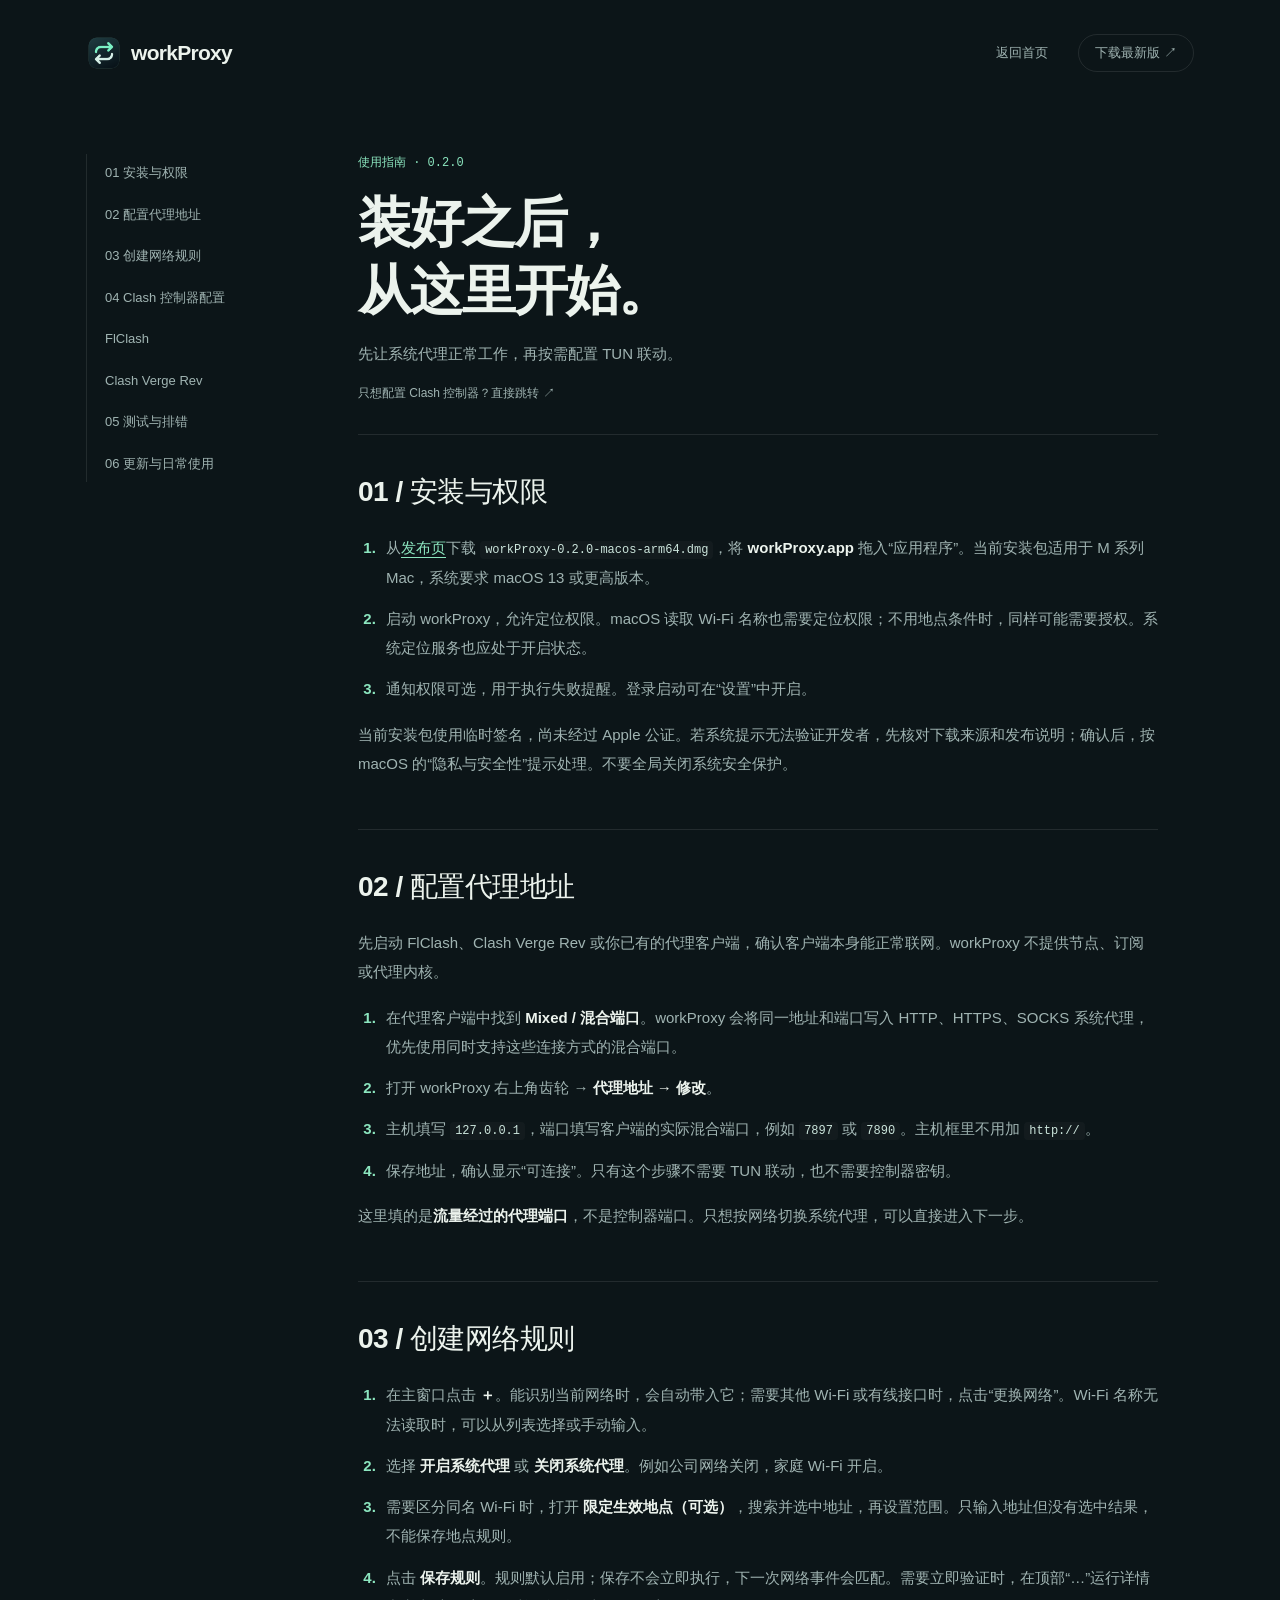
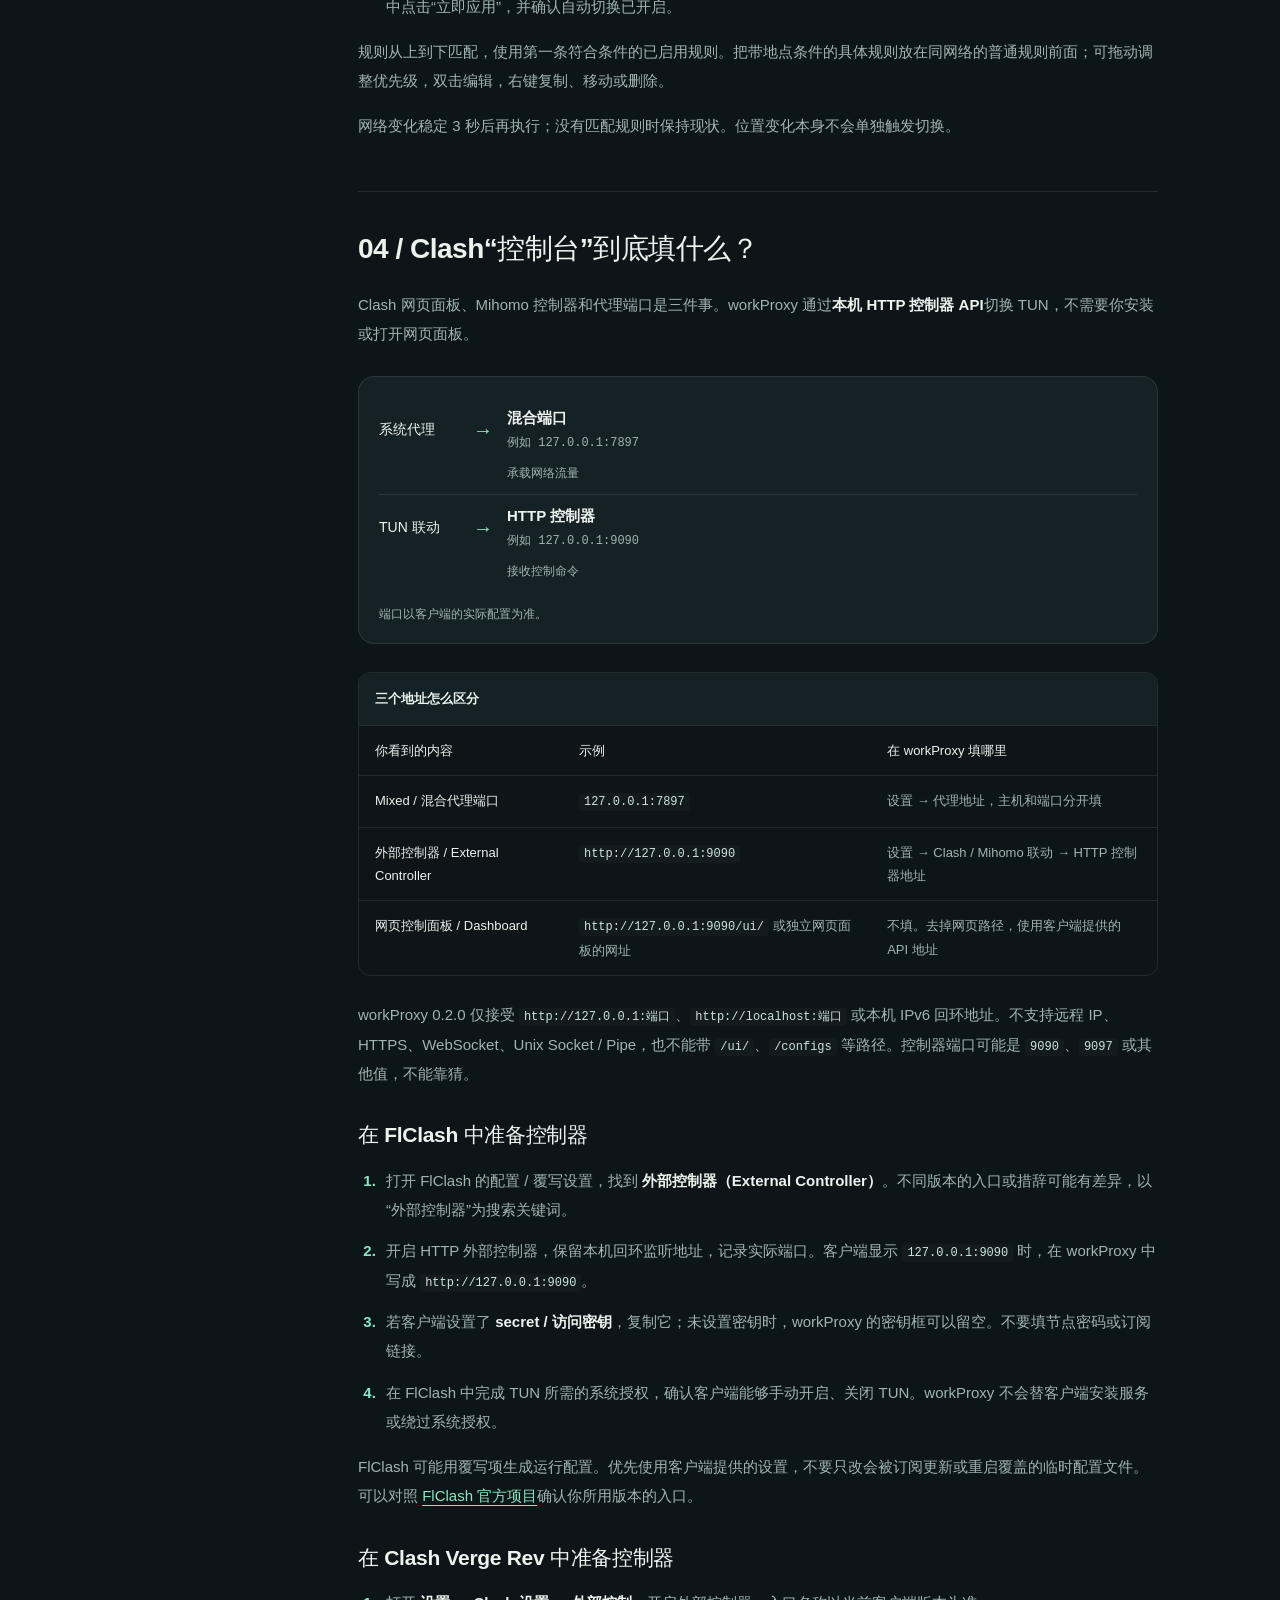
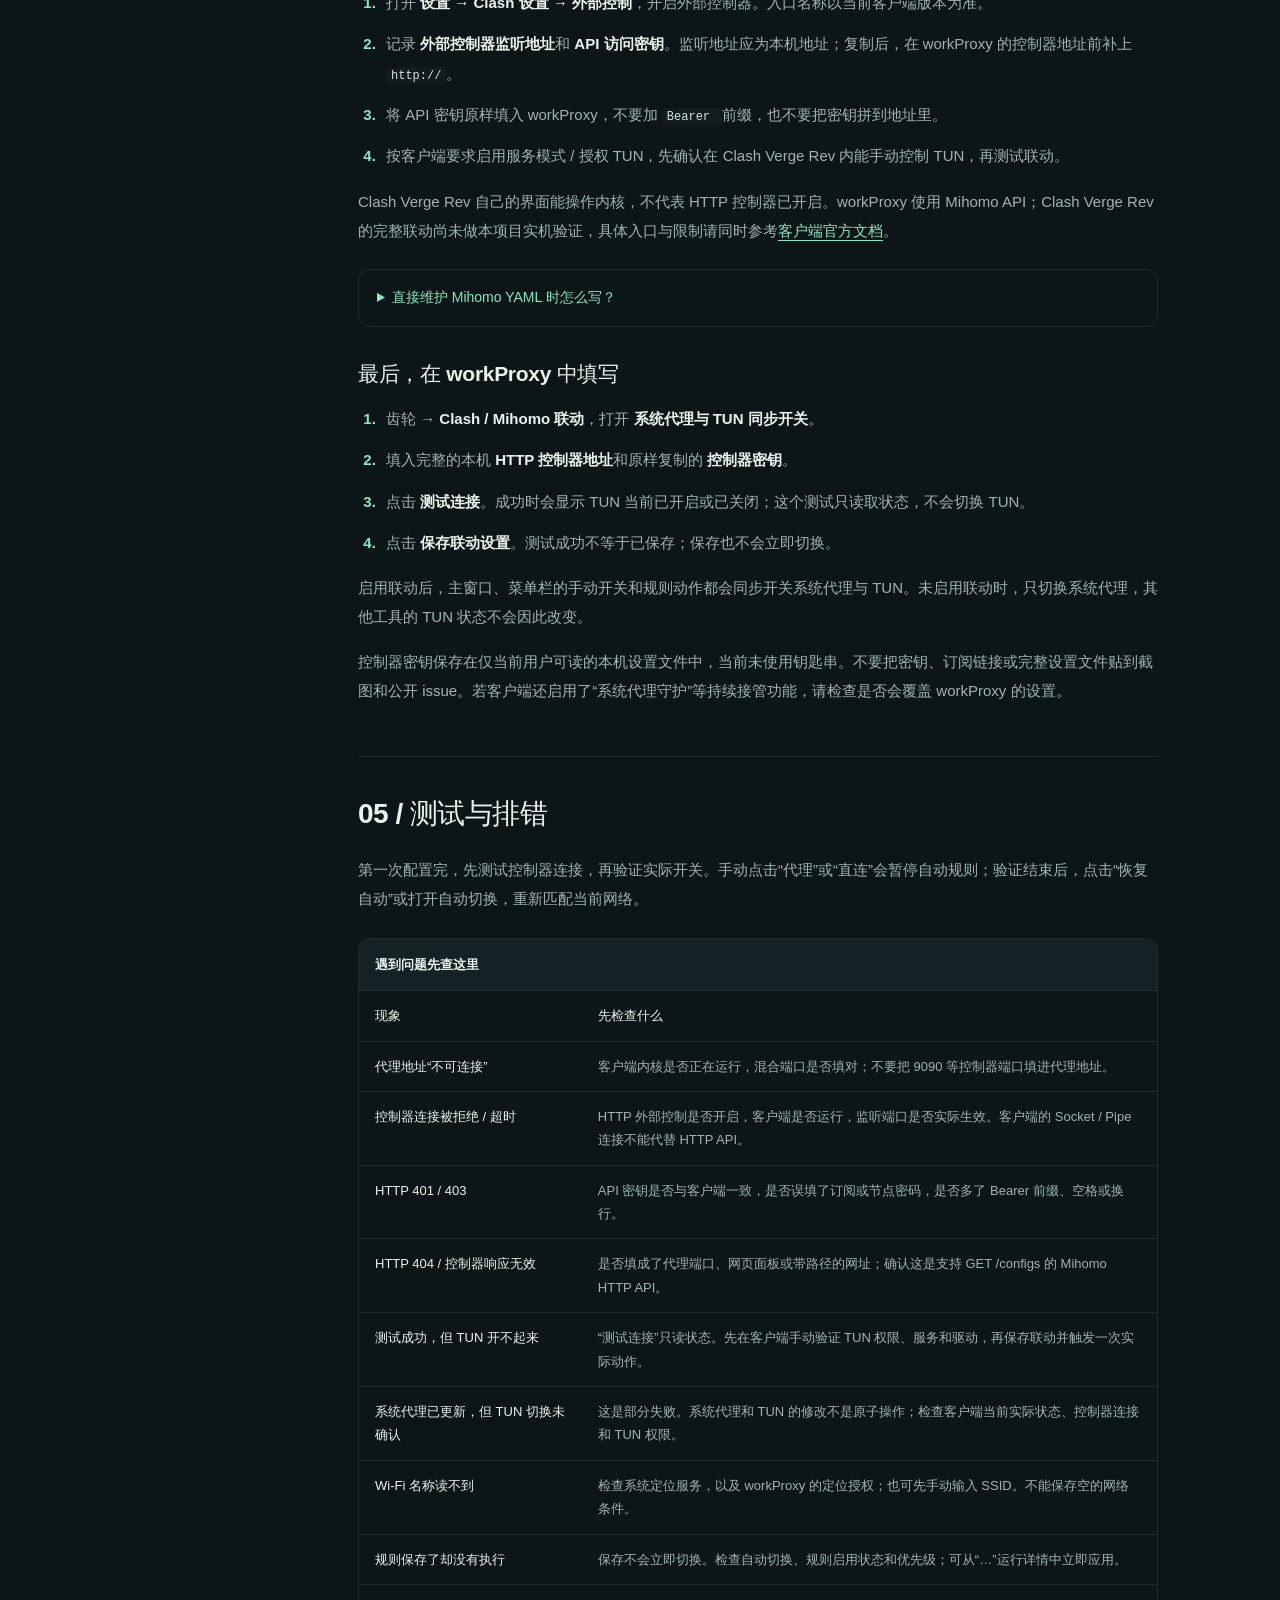
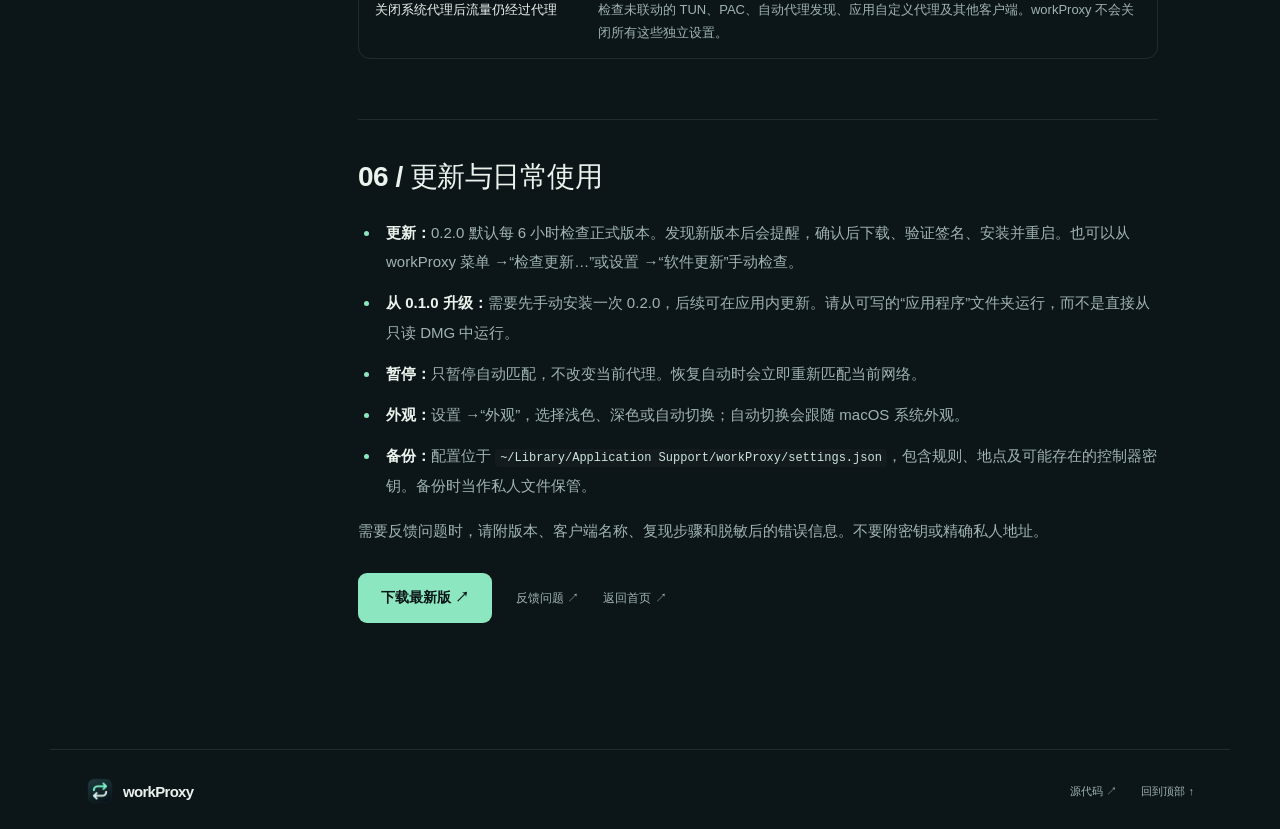
==== site/guide.html @ fbd43d7d "docs: refresh v0.2.0 homepage and add Clash setup guide" ====
<!doctype html>
<html lang="zh-CN">
<head>
<meta charset="utf-8">
<meta name="viewport" content="width=device-width, initial-scale=1">
<meta name="theme-color" content="#0c1518">
<meta name="description" content="workProxy 0.2.0 使用指南：首次安装、代理地址、网络规则，以及 FlClash / Clash Verge Rev 的 HTTP 控制器、密钥和 TUN 联动配置。">
<title>使用与配置指南 — workProxy</title>
<link rel="icon" href="./icon.png">
<link rel="stylesheet" href="./style.css">
<link rel="stylesheet" href="./guide.css">
</head>
<body class="guide-page">
<a class="skip" href="#main">跳至正文</a>
<header class="nav wrap"><a class="brand" href="./"><img src="./icon.png" width="36" height="36" alt="">workProxy</a><nav aria-label="主导航"><a href="./">返回首页</a><a class="github" href="https://github.com/sawyerfeng/workProxy/releases/latest">下载最新版 ↗</a></nav></header>
<div class="guide-layout wrap">
<aside class="guide-sidebar"><nav aria-label="文档目录"><a href="#install">01 安装与权限</a><a href="#proxy">02 配置代理地址</a><a href="#rules">03 创建网络规则</a><a href="#controller">04 Clash 控制器配置</a><a href="#flclash">FlClash</a><a href="#verge">Clash Verge Rev</a><a href="#verify">05 测试与排错</a><a href="#updates">06 更新与日常使用</a></nav></aside>
<main id="main" class="guide-content">
<div class="guide-heading"><span class="release-label">使用指南 · 0.2.0</span><h1>装好之后，<br>从这里开始。</h1><p>先让系统代理正常工作，再按需配置 TUN 联动。</p><a class="text-link" href="#controller">只想配置 Clash 控制器？直接跳转 ↗</a></div>

<section id="install"><h2>01 / 安装与权限</h2>
<ol><li>从<a href="https://github.com/sawyerfeng/workProxy/releases/latest">发布页</a>下载 <code>workProxy-0.2.0-macos-arm64.dmg</code>，将 <strong>workProxy.app</strong> 拖入“应用程序”。当前安装包适用于 M 系列 Mac，系统要求 macOS 13 或更高版本。</li><li>启动 workProxy，允许定位权限。macOS 读取 Wi-Fi 名称也需要定位权限；不用地点条件时，同样可能需要授权。系统定位服务也应处于开启状态。</li><li>通知权限可选，用于执行失败提醒。登录启动可在“设置”中开启。</li></ol>
<p>当前安装包使用临时签名，尚未经过 Apple 公证。若系统提示无法验证开发者，先核对下载来源和发布说明；确认后，按 macOS 的“隐私与安全性”提示处理。不要全局关闭系统安全保护。</p>
</section>

<section id="proxy"><h2>02 / 配置代理地址</h2>
<p>先启动 FlClash、Clash Verge Rev 或你已有的代理客户端，确认客户端本身能正常联网。workProxy 不提供节点、订阅或代理内核。</p>
<ol><li>在代理客户端中找到 <strong>Mixed / 混合端口</strong>。workProxy 会将同一地址和端口写入 HTTP、HTTPS、SOCKS 系统代理，优先使用同时支持这些连接方式的混合端口。</li><li>打开 workProxy 右上角齿轮 → <strong>代理地址 → 修改</strong>。</li><li>主机填写 <code>127.0.0.1</code>，端口填写客户端的实际混合端口，例如 <code>7897</code> 或 <code>7890</code>。主机框里不用加 <code>http://</code>。</li><li>保存地址，确认显示“可连接”。只有这个步骤不需要 TUN 联动，也不需要控制器密钥。</li></ol>
<p>这里填的是<strong>流量经过的代理端口</strong>，不是控制器端口。只想按网络切换系统代理，可以直接进入下一步。</p>
</section>

<section id="rules"><h2>03 / 创建网络规则</h2>
<ol><li>在主窗口点击 <strong>＋</strong>。能识别当前网络时，会自动带入它；需要其他 Wi-Fi 或有线接口时，点击“更换网络”。Wi-Fi 名称无法读取时，可以从列表选择或手动输入。</li><li>选择 <strong>开启系统代理</strong> 或 <strong>关闭系统代理</strong>。例如公司网络关闭，家庭 Wi-Fi 开启。</li><li>需要区分同名 Wi-Fi 时，打开 <strong>限定生效地点（可选）</strong>，搜索并选中地址，再设置范围。只输入地址但没有选中结果，不能保存地点规则。</li><li>点击 <strong>保存规则</strong>。规则默认启用；保存不会立即执行，下一次网络事件会匹配。需要立即验证时，在顶部“…”运行详情中点击“立即应用”，并确认自动切换已开启。</li></ol>
<p>规则从上到下匹配，使用第一条符合条件的已启用规则。把带地点条件的具体规则放在同网络的普通规则前面；可拖动调整优先级，双击编辑，右键复制、移动或删除。</p>
<p>网络变化稳定 3 秒后再执行；没有匹配规则时保持现状。位置变化本身不会单独触发切换。</p>
</section>

<section id="controller"><h2>04 / Clash“控制台”到底填什么？</h2>
<p>Clash 网页面板、Mihomo 控制器和代理端口是三件事。workProxy 通过<strong>本机 HTTP 控制器 API</strong>切换 TUN，不需要你安装或打开网页面板。</p>
<figure class="port-diagram" role="img" aria-label="代理地址使用混合端口处理流量；TUN 联动使用 HTTP 控制器端口发送开关命令。两者用途和端口不同。"><div><span>系统代理</span><b aria-hidden="true">→</b><strong>混合端口<span>例如 127.0.0.1:7897</span></strong><span>承载网络流量</span></div><div><span>TUN 联动</span><b aria-hidden="true">→</b><strong>HTTP 控制器<span>例如 127.0.0.1:9090</span></strong><span>接收控制命令</span></div><figcaption>端口以客户端的实际配置为准。</figcaption></figure>
<div class="table-scroll"><table><caption>三个地址怎么区分</caption><thead><tr><th>你看到的内容</th><th>示例</th><th>在 workProxy 填哪里</th></tr></thead><tbody><tr><td>Mixed / 混合代理端口</td><td><code>127.0.0.1:7897</code></td><td>设置 → 代理地址，主机和端口分开填</td></tr><tr><td>外部控制器 / External Controller</td><td><code>http://127.0.0.1:9090</code></td><td>设置 → Clash / Mihomo 联动 → HTTP 控制器地址</td></tr><tr><td>网页控制面板 / Dashboard</td><td><code>http://127.0.0.1:9090/ui/</code> 或独立网页面板的网址</td><td>不填。去掉网页路径，使用客户端提供的 API 地址</td></tr></tbody></table></div>
<p>workProxy 0.2.0 仅接受 <code>http://127.0.0.1:端口</code>、<code>http://localhost:端口</code> 或本机 IPv6 回环地址。不支持远程 IP、HTTPS、WebSocket、Unix Socket / Pipe，也不能带 <code>/ui/</code>、<code>/configs</code> 等路径。控制器端口可能是 <code>9090</code>、<code>9097</code> 或其他值，不能靠猜。</p>

<h3 id="flclash">在 FlClash 中准备控制器</h3>
<ol><li>打开 FlClash 的配置 / 覆写设置，找到 <strong>外部控制器（External Controller）</strong>。不同版本的入口或措辞可能有差异，以“外部控制器”为搜索关键词。</li><li>开启 HTTP 外部控制器，保留本机回环监听地址，记录实际端口。客户端显示 <code>127.0.0.1:9090</code> 时，在 workProxy 中写成 <code>http://127.0.0.1:9090</code>。</li><li>若客户端设置了 <strong>secret / 访问密钥</strong>，复制它；未设置密钥时，workProxy 的密钥框可以留空。不要填节点密码或订阅链接。</li><li>在 FlClash 中完成 TUN 所需的系统授权，确认客户端能够手动开启、关闭 TUN。workProxy 不会替客户端安装服务或绕过系统授权。</li></ol>
<p>FlClash 可能用覆写项生成运行配置。优先使用客户端提供的设置，不要只改会被订阅更新或重启覆盖的临时配置文件。可以对照 <a href="https://github.com/chen08209/FlClash">FlClash 官方项目</a>确认你所用版本的入口。</p>

<h3 id="verge">在 Clash Verge Rev 中准备控制器</h3>
<ol><li>打开 <strong>设置 → Clash 设置 → 外部控制</strong>，开启外部控制器。入口名称以当前客户端版本为准。</li><li>记录 <strong>外部控制器监听地址</strong>和 <strong>API 访问密钥</strong>。监听地址应为本机地址；复制后，在 workProxy 的控制器地址前补上 <code>http://</code>。</li><li>将 API 密钥原样填入 workProxy，不要加 <code>Bearer </code> 前缀，也不要把密钥拼到地址里。</li><li>按客户端要求启用服务模式 / 授权 TUN，先确认在 Clash Verge Rev 内能手动控制 TUN，再测试联动。</li></ol>
<p>Clash Verge Rev 自己的界面能操作内核，不代表 HTTP 控制器已开启。workProxy 使用 Mihomo API；Clash Verge Rev 的完整联动尚未做本项目实机验证，具体入口与限制请同时参考<a href="https://www.clashverge.dev/">客户端官方文档</a>。</p>

<details class="guide-details"><summary>直接维护 Mihomo YAML 时怎么写？</summary><p>在当前生效的本地配置或客户端支持的覆写中设置以下字段。保留原来的其他配置，不要用这两行替换整份文件。</p><pre><code>external-controller: 127.0.0.1:9090
secret: "REPLACE_WITH_YOUR_OWN_RANDOM_SECRET"</code></pre><p>将示例 secret 替换成自己的长随机密钥，并按客户端要求重载。这里只需要本机访问，不必开放局域网监听。字段含义见 <a href="https://wiki.metacubex.one/config/general/#外部控制-api">Mihomo 官方配置说明</a>。</p></details>

<h3>最后，在 workProxy 中填写</h3>
<ol><li>齿轮 → <strong>Clash / Mihomo 联动</strong>，打开 <strong>系统代理与 TUN 同步开关</strong>。</li><li>填入完整的本机 <strong>HTTP 控制器地址</strong>和原样复制的 <strong>控制器密钥</strong>。</li><li>点击 <strong>测试连接</strong>。成功时会显示 TUN 当前已开启或已关闭；这个测试只读取状态，不会切换 TUN。</li><li>点击 <strong>保存联动设置</strong>。测试成功不等于已保存；保存也不会立即切换。</li></ol>
<p>启用联动后，主窗口、菜单栏的手动开关和规则动作都会同步开关系统代理与 TUN。未启用联动时，只切换系统代理，其他工具的 TUN 状态不会因此改变。</p>
<p>控制器密钥保存在仅当前用户可读的本机设置文件中，当前未使用钥匙串。不要把密钥、订阅链接或完整设置文件贴到截图和公开 issue。若客户端还启用了“系统代理守护”等持续接管功能，请检查是否会覆盖 workProxy 的设置。</p>
</section>

<section id="verify"><h2>05 / 测试与排错</h2>
<p>第一次配置完，先测试控制器连接，再验证实际开关。手动点击“代理”或“直连”会暂停自动规则；验证结束后，点击“恢复自动”或打开自动切换，重新匹配当前网络。</p>
<div class="table-scroll"><table><caption>遇到问题先查这里</caption><thead><tr><th>现象</th><th>先检查什么</th></tr></thead><tbody><tr><td>代理地址“不可连接”</td><td>客户端内核是否正在运行，混合端口是否填对；不要把 9090 等控制器端口填进代理地址。</td></tr><tr><td>控制器连接被拒绝 / 超时</td><td>HTTP 外部控制是否开启，客户端是否运行，监听端口是否实际生效。客户端的 Socket / Pipe 连接不能代替 HTTP API。</td></tr><tr><td>HTTP 401 / 403</td><td>API 密钥是否与客户端一致，是否误填了订阅或节点密码，是否多了 Bearer 前缀、空格或换行。</td></tr><tr><td>HTTP 404 / 控制器响应无效</td><td>是否填成了代理端口、网页面板或带路径的网址；确认这是支持 GET /configs 的 Mihomo HTTP API。</td></tr><tr><td>测试成功，但 TUN 开不起来</td><td>“测试连接”只读状态。先在客户端手动验证 TUN 权限、服务和驱动，再保存联动并触发一次实际动作。</td></tr><tr><td>系统代理已更新，但 TUN 切换未确认</td><td>这是部分失败。系统代理和 TUN 的修改不是原子操作；检查客户端当前实际状态、控制器连接和 TUN 权限。</td></tr><tr><td>Wi-Fi 名称读不到</td><td>检查系统定位服务，以及 workProxy 的定位授权；也可先手动输入 SSID。不能保存空的网络条件。</td></tr><tr><td>规则保存了却没有执行</td><td>保存不会立即切换。检查自动切换、规则启用状态和优先级；可从“…”运行详情中立即应用。</td></tr><tr><td>关闭系统代理后流量仍经过代理</td><td>检查未联动的 TUN、PAC、自动代理发现、应用自定义代理及其他客户端。workProxy 不会关闭所有这些独立设置。</td></tr></tbody></table></div>
</section>

<section id="updates"><h2>06 / 更新与日常使用</h2>
<ul><li><strong>更新：</strong>0.2.0 默认每 6 小时检查正式版本。发现新版本后会提醒，确认后下载、验证签名、安装并重启。也可以从 workProxy 菜单 →“检查更新…”或设置 →“软件更新”手动检查。</li><li><strong>从 0.1.0 升级：</strong>需要先手动安装一次 0.2.0，后续可在应用内更新。请从可写的“应用程序”文件夹运行，而不是直接从只读 DMG 中运行。</li><li><strong>暂停：</strong>只暂停自动匹配，不改变当前代理。恢复自动时会立即重新匹配当前网络。</li><li><strong>外观：</strong>设置 →“外观”，选择浅色、深色或自动切换；自动切换会跟随 macOS 系统外观。</li><li><strong>备份：</strong>配置位于 <code>~/Library/Application Support/workProxy/settings.json</code>，包含规则、地点及可能存在的控制器密钥。备份时当作私人文件保管。</li></ul>
<p>需要反馈问题时，请附版本、客户端名称、复现步骤和脱敏后的错误信息。不要附密钥或精确私人地址。</p>
<div class="guide-actions"><a class="button primary" href="https://github.com/sawyerfeng/workProxy/releases/latest">下载最新版 ↗</a><a class="text-link" href="https://github.com/sawyerfeng/workProxy/issues">反馈问题 ↗</a><a class="text-link" href="./">返回首页 ↗</a></div>
</section>
</main>
</div>
<footer class="wrap"><a class="brand" href="./"><img src="./icon.png" width="28" height="28" alt="">workProxy</a><div><a href="https://github.com/sawyerfeng/workProxy">源代码 ↗</a><a href="#main">回到顶部 ↑</a></div></footer>
</body>
</html>
---- site/style.css ----
:root{color-scheme:dark;--bg:#0c1518;--panel:#142125;--ink:#ecf3ed;--muted:#a0b4b2;--mint:#8ce6bf;--line:#ffffff18;--orange:#eaaa87}
[hidden]{display:none!important}
*{box-sizing:border-box}html{scroll-behavior:smooth;scroll-padding-top:30px}body{margin:0;background:var(--bg);color:var(--ink);font-family:-apple-system,BlinkMacSystemFont,"Segoe UI","PingFang SC","Microsoft YaHei",sans-serif;-webkit-font-smoothing:antialiased}a{color:inherit;text-decoration:none}button{font:inherit;cursor:pointer}button,a,summary{-webkit-tap-highlight-color:transparent}a:focus-visible,button:focus-visible,summary:focus-visible{outline:2px solid var(--mint);outline-offset:6px}button:disabled{cursor:wait}::selection{background:var(--mint);color:var(--bg)}.wrap{max-width:1180px;margin:auto;padding-left:36px;padding-right:36px}.skip{position:absolute;top:-60px;left:20px;background:var(--mint);color:var(--bg);padding:12px;z-index:10}.skip:focus{top:12px}
.nav{height:106px;display:flex;align-items:center;justify-content:space-between}.brand{display:flex;align-items:center;gap:9px;font-size:21px;font-weight:750;letter-spacing:-.7px}.brand img{border-radius:9px}.nav nav{display:flex;gap:30px;align-items:center;font-size:13px;color:var(--muted)}.nav a:hover,footer a:hover{color:var(--mint)}.github{border:1px solid var(--line);border-radius:30px;padding:9px 16px}
.hero{display:grid;grid-template-columns:1fr 1fr;gap:30px;align-items:center;padding-top:65px;padding-bottom:90px;overflow:hidden}h1{font-size:clamp(48px,5.7vw,76px);font-weight:650;letter-spacing:-3.8px;line-height:1.24;margin:0}h1 em{font-style:normal;color:var(--mint)}.intro{color:var(--muted);font-size:16px;line-height:1.9;margin:28px 0 30px}.actions{display:flex;gap:20px;align-items:center;flex-wrap:wrap}.button{display:inline-flex;justify-content:center;align-items:center;gap:14px;border-radius:9px;padding:16px 23px;font-size:14px;font-weight:650;transition:transform .2s,background .2s}.primary{background:var(--mint);color:var(--bg)}.primary:hover{transform:translateY(-3px);background:#b2f2d4}.text-link{font-size:12px;color:var(--muted)}.text-link:hover{color:var(--mint)}.download-note{color:var(--muted);font-size:11px;margin:15px 0 0;line-height:1.8}
.hero-demo{position:relative;padding:42px 6px 0 24px}.orbit{position:absolute;border:1px solid #8ce6bf15;border-radius:50%;width:490px;height:490px;top:0;left:0;z-index:-1}.orbit-two{width:610px;height:610px;left:-60px;top:-60px;border-style:dashed}.hero-demo:before{content:"";position:absolute;inset:0;background:radial-gradient(ellipse,#8ce6bf12,transparent 65%);z-index:-1}.app-window{background:#101b20;border:1px solid #ffffff25;border-radius:17px;box-shadow:0 30px 75px #0007;transform:rotate(-2deg)}.window-title{display:flex;align-items:center;padding:17px;border-bottom:1px solid var(--line);gap:15px;font-size:11px;font-weight:600;color:var(--muted)}.traffic{display:flex;gap:5px}.traffic i{width:7px;height:7px;background:#ee8073;border-radius:50%}.traffic i:nth-child(2){background:#e5c16e}.traffic i:nth-child(3){background:#83bb93}.demo-tag{margin-left:auto;font-weight:400;font-size:10px}.window-content{padding:24px}.connection{display:flex;align-items:center;gap:14px}.network-symbol{font-size:42px;font-weight:200;background:#8ce6bf12;color:var(--mint);width:66px;height:66px;display:grid;place-items:center;border-radius:18px}.tiny{font-size:10px;color:var(--muted);display:block;margin-bottom:4px}.connection strong{font-size:29px;font-weight:600}.network-line{display:flex;gap:7px;align-items:center;margin:22px 0 30px;color:var(--muted);font-size:11px}.automatic{margin-left:auto;font-size:10px;color:var(--mint)}.rules-title{display:flex;justify-content:space-between;font-size:12px;margin-bottom:12px}.rules-title span:last-child{color:var(--muted);font-size:9px}.rule{display:flex;gap:11px;align-items:center;border:1px solid transparent;border-bottom-color:var(--line);padding:14px 10px;border-radius:10px;transition:background .25s,border-color .25s}.rule.active{background:#8ce6bf09;border-color:#8ce6bf55}.rule-icon{color:var(--muted);font-size:20px;width:22px;text-align:center}.rule strong{font-size:12px;display:block;font-weight:550}.rule small{font-size:9px;color:var(--muted);display:block;margin-top:5px}.rule-action{font-size:10px;color:var(--mint);margin-left:auto;white-space:nowrap}.rule-action.off{color:var(--orange)}.rule-action.neutral{color:var(--muted)}.demo-result{font-size:10px;line-height:1.8;color:var(--muted);padding-top:17px;min-height:35px}.scene-picker{display:flex;justify-content:center;gap:4px;margin:29px auto 0;width:max-content;border:1px solid var(--line);border-radius:30px;background:var(--bg);padding:4px}.scene-picker button{background:none;border:0;border-radius:24px;padding:9px 17px;font-size:11px;color:var(--muted)}.scene-picker button[aria-pressed=true]{background:var(--mint);color:var(--bg)}.demo-note{text-align:center;font-size:10px;color:var(--muted);margin-top:13px}
.section{padding-top:105px;padding-bottom:105px}.section-heading{margin-bottom:42px}h2{font-size:clamp(30px,3.7vw,46px);letter-spacing:-1.8px;font-weight:550;line-height:1.4;margin:0}.section-heading>p{font-size:14px;color:var(--muted);margin-top:18px}.feature-grid{display:grid;grid-template-columns:1.1fr 1fr;gap:18px}.feature{background:var(--panel);border:1px solid var(--line);border-radius:20px;padding:32px;overflow:hidden}.feature.large{grid-row:span 2;position:relative;padding-bottom:235px}h3{font-size:25px;letter-spacing:-.7px;line-height:1.4;margin:20px 0 13px;font-weight:550}.feature p{color:var(--muted);font-size:13px;line-height:1.9;margin:0;max-width:360px}.control-art{display:flex;justify-content:space-between;align-items:center;margin-top:27px;background:var(--bg);padding:15px;border-radius:10px;font-size:11px;color:var(--muted)}.pill{border-radius:20px;background:#8ce6bf12;color:var(--mint);padding:7px 10px}.tun-art{display:flex;gap:12px;align-items:center;margin-top:27px;color:var(--mint);font-size:12px}.tun-art span{border:1px solid #8ce6bf33;border-radius:9px;padding:13px 24px}.tun-art i{color:var(--muted);font-style:normal}.map-art{position:absolute;left:0;right:0;bottom:0;height:210px;overflow:hidden;background:repeating-linear-gradient(15deg,transparent 0 52px,#ffffff07 53px 55px,transparent 56px 92px),repeating-linear-gradient(100deg,transparent 0 55px,#ffffff07 56px 58px,transparent 59px 105px)}.map-radius{position:absolute;width:185px;height:185px;left:50%;top:8px;transform:translateX(-50%);border-radius:50%;border:1px dashed #8ce6bf66;background:#8ce6bf0b;box-shadow:0 0 0 23px #8ce6bf04}.map-pin{position:absolute;left:50%;top:62px;transform:translateX(-50%);display:grid;place-items:center;width:45px;height:45px;border-radius:14px;background:var(--mint);color:var(--bg);font-size:28px;box-shadow:0 12px 30px #0006;z-index:2}.map-label{position:absolute;left:50%;top:122px;transform:translateX(-50%);font-size:10px;background:var(--bg);padding:6px 12px;border-radius:20px;color:var(--mint)}.quiet-band{background:#dfe7db;color:#142521}.quiet-content{padding-top:75px;padding-bottom:75px}.quiet-content h2 span{color:#617269}.quiet-facts{display:grid;grid-template-columns:repeat(3,1fr);gap:55px;margin-top:40px}.quiet-facts p{font-size:13px;line-height:1.9;color:#465a51;margin:0}.quiet-facts b{display:block;font:400 40px ui-monospace,monospace;color:#173e30;margin-bottom:12px;letter-spacing:-2px}.quiet-facts b span{font:12px -apple-system,sans-serif;letter-spacing:0;margin-left:8px}.steps{list-style:none;padding:0;display:grid;grid-template-columns:repeat(3,1fr);gap:45px;margin:0}.steps li{border-top:1px solid var(--line);padding-top:22px}.steps li>span{font:12px ui-monospace,monospace;color:var(--mint)}.steps h3{font-size:22px}.steps p{font-size:13px;color:var(--muted);line-height:1.9}.faq{display:grid;grid-template-columns:.85fr 1fr;gap:65px;padding-top:20px}.faq .questions details{border-bottom:1px solid var(--line);padding:0 0 20px;margin-bottom:20px}.questions summary{font-size:14px;cursor:pointer;line-height:1.6;list-style:none;position:relative;padding-right:26px}.questions summary::-webkit-details-marker{display:none}.questions summary:after{content:"+";position:absolute;right:0;color:var(--mint);font:20px ui-monospace,monospace}.questions details[open] summary:after{content:"−"}.questions p{color:var(--muted);font-size:12px;line-height:1.9;margin-bottom:0}code{overflow-wrap:anywhere;font-size:11px}.final-cta{display:flex;align-items:center;justify-content:space-between;gap:40px;padding-top:65px;padding-bottom:65px;border-top:1px solid var(--line)}.final-cta .text-link{display:inline-block;margin-top:18px}footer{display:flex;justify-content:space-between;align-items:center;gap:20px;padding-top:27px!important;padding-bottom:27px!important;border-top:1px solid var(--line);font-size:11px;color:var(--muted)}footer .brand{font-size:15px;color:var(--ink)}footer>div{display:flex;gap:24px}
@media(min-width:1400px){.hero{padding-top:85px;padding-bottom:110px}}
@media(max-width:900px){.hero{gap:12px}.hero-demo{padding-left:0}.window-content{padding:17px}.connection strong{font-size:24px}.rule{padding-left:5px;padding-right:5px}.rule-action{font-size:9px}.actions{gap:14px}.feature{padding:25px}.quiet-facts{gap:28px}.faq{gap:30px}}
@media(max-width:700px){.wrap{padding-left:23px;padding-right:23px}.nav{height:80px}.nav nav{gap:15px}.nav nav>a:not(.github){display:none}.hero{grid-template-columns:1fr;padding-top:45px;padding-bottom:55px;gap:45px}h1{font-size:58px;letter-spacing:-3px}.hero-copy{max-width:480px}.hero-demo{max-width:460px;width:100%;margin:auto;padding:35px 7px 0}.window-content{padding:23px}.section{padding-top:65px;padding-bottom:65px}.feature-grid{grid-template-columns:1fr}.feature.large{grid-row:auto;padding-bottom:235px}.feature{padding:27px}.quiet-content{padding-top:55px;padding-bottom:55px}.quiet-facts{grid-template-columns:1fr;gap:27px}.quiet-facts p{max-width:400px}.quiet-facts b{font-size:33px;margin-bottom:5px}.steps{grid-template-columns:1fr;gap:25px}.steps h3{margin-top:12px}.faq{grid-template-columns:1fr;gap:32px;padding-top:5px}.final-cta{align-items:flex-start;flex-direction:column;padding-top:45px;padding-bottom:45px;gap:30px}footer{flex-wrap:wrap}.orbit{display:none}.intro{font-size:15px}}
@media(prefers-reduced-motion:reduce){html{scroll-behavior:auto}*,*:before,*:after{transition:none!important;animation:none!important}}

.feature h3{margin-top:0}.hero-demo{padding-top:12px}.section-heading{margin-bottom:34px}
.journey{padding-top:35px;padding-bottom:65px}
.journey-heading{display:flex;align-items:center;justify-content:space-between;gap:25px;margin-bottom:35px}
.journey-controls{display:flex;gap:4px;padding:5px;border:1px solid var(--line);border-radius:30px;flex-shrink:0}
.journey-controls button{border:0;background:transparent;color:var(--muted);font-size:13px;padding:12px 22px;border-radius:24px;transition:background .3s,color .3s}
.journey-controls button[aria-pressed=true]{background:var(--mint);color:var(--bg)}
.journey-panel{position:relative;isolation:isolate;overflow:hidden;background:#101c20;border:1px solid #ffffff20;border-radius:25px;padding:28px 35px 0}
.journey-grid{position:absolute;inset:0;z-index:-1;background:radial-gradient(ellipse at 50% 70%,#8ce6bf08,transparent 65%),radial-gradient(#87b6a918 1px,transparent 1px);background-size:auto,24px 24px}
.journey-caption{display:flex;justify-content:space-between;gap:12px;font-size:13px;color:var(--muted)}
.journey-caption strong{color:var(--mint);font-weight:500}
.route-diagram{display:block;width:100%;height:auto;margin:0;overflow:visible}
.connection-track{opacity:.16;transition:opacity .7s ease;color:var(--mint)}
.direct-track{color:#d4e7df}
.connection-track text,.endpoint text{fill:currentColor;font:14px -apple-system,BlinkMacSystemFont,"PingFang SC",sans-serif;text-anchor:middle}
.route-base{fill:none;stroke:currentColor;stroke-width:1.4}
.route-glow{fill:none;stroke:currentColor;stroke-width:7;opacity:.08}
.packet{fill:currentColor;filter:drop-shadow(0 0 5px currentColor);opacity:0}
.journey-panel[data-route="direct"] .direct-track,.journey-panel[data-route="proxy"] .proxy-track{opacity:1}
.journey-panel[data-route="direct"] .direct-track .packet,.journey-panel[data-route="proxy"] .proxy-track .packet{opacity:1}
.proxy-server rect{fill:#152c29;stroke:currentColor;stroke-width:1}
.proxy-server path{fill:none;stroke:currentColor;stroke-width:2;stroke-linecap:round;stroke-linejoin:round}
.endpoint{color:var(--ink)}.endpoint rect{fill:#1b2a2d;stroke:#8ce6bf45;stroke-width:1}
.endpoint path,.endpoint circle,.endpoint ellipse{stroke:var(--mint);fill:none;stroke-width:2;stroke-linecap:round;stroke-linejoin:round}
.endpoint text{fill:var(--muted)}.junction{fill:var(--mint)}
.journey-bottom{display:flex;align-items:center;justify-content:space-between;gap:20px;padding:0 0 26px}
.journey-bottom p{font-size:13px;color:var(--muted);margin:0}
.motion-toggle{border:0;border-radius:20px;background:#ffffff08;color:var(--muted);padding:8px 13px;font-size:11px}
.motion-toggle:hover{background:#ffffff12;color:var(--ink)}
@media(max-width:700px){.journey{padding-top:25px;padding-bottom:30px}.journey-heading{align-items:flex-start;flex-direction:column;gap:22px;margin-bottom:25px}.journey-panel{padding:22px 10px 0;border-radius:18px}.journey-caption{font-size:11px;padding:0 8px}.route-diagram{margin:20px 0}.connection-track text,.endpoint text{font-size:25px}.journey-bottom{align-items:flex-start;gap:15px;padding:0 8px 20px}.journey-bottom p{font-size:11px;line-height:1.8}.motion-toggle{white-space:nowrap;font-size:10px}.journey-controls button{font-size:12px;padding:10px 20px}}
@media(prefers-reduced-motion:reduce){.packet{display:none}.motion-toggle{display:none}}
/* A single live route bends between the two paths, so the switch stays visible. */
.journey-controls{position:relative;isolation:isolate}
.journey-controls:before{content:"";position:absolute;left:5px;top:5px;bottom:5px;width:calc(50% - 5px);background:var(--mint);border-radius:24px;z-index:-1;transition:transform .65s cubic-bezier(.22,1,.36,1)}
.journey-controls[data-route="proxy"]:before{transform:translateX(100%)}
.journey-controls button{min-width:100px}
.journey-controls button[aria-pressed=true]{background:transparent}
.active-route{fill:none;stroke:var(--mint);stroke-width:2.6;stroke-linecap:round}
.active-glow{fill:none;stroke:var(--mint);stroke-width:12;opacity:.12;filter:blur(3px)}
.flow-packet{fill:#d5ffe9;filter:drop-shadow(0 0 7px #8ce6bf)}
.flow-packet:nth-last-child(2){opacity:.7}.flow-packet:last-child{opacity:.4}
.switch-gate>circle:first-child{fill:#152a28;stroke:#8ce6bf66;stroke-width:1}
.switch-lever{stroke:var(--mint);stroke-width:4;stroke-linecap:round}
.switch-hub{fill:var(--mint)}
.journey-panel[data-route="direct"] .direct-track,.journey-panel[data-route="proxy"] .proxy-track{opacity:.6}
.proxy-server{transition:filter .7s}
.journey-panel[data-route="proxy"] .proxy-server{filter:drop-shadow(0 0 14px #8ce6bf33)}
@media(prefers-reduced-motion:reduce){.flow-packet{display:none}}

.proxy-server{color:var(--mint);opacity:.16;transition:opacity .7s,filter .7s}.proxy-server text{fill:currentColor;font:14px -apple-system,BlinkMacSystemFont,"PingFang SC",sans-serif;text-anchor:middle}.journey-panel[data-route="proxy"] .proxy-server{opacity:1}
@media(max-width:700px){.proxy-server text{font-size:25px}}

/* Match the compact 0.2 interface while keeping the demo interactive. */
.network-symbol{background:transparent;flex-shrink:0}
.network-symbol img{border-radius:18px}
.network-line{flex-wrap:wrap;margin:16px 0;gap:10px}
.endpoint-chip{border:1px solid var(--line);border-radius:20px;padding:5px 9px;font-variant-numeric:tabular-nums}
.demo-controls{display:flex;align-items:center;justify-content:space-between;gap:12px;border-top:1px solid var(--line);padding-top:16px;margin-bottom:25px}
.demo-controls>div{display:flex;padding:3px;background:#ffffff08;border-radius:12px}
.demo-controls button{border:0;background:transparent;color:var(--muted);font-size:11px;padding:9px 14px;border-radius:9px;white-space:nowrap}
.demo-controls button[data-proxy][aria-pressed=true]{background:var(--mint);color:var(--bg)}
#demo-auto{color:var(--mint);padding-right:0}
#demo-auto[aria-pressed=false]{color:var(--muted)}
.rules-title{align-items:center;gap:12px;margin-bottom:8px}
.rules-title>div:first-child{display:grid;gap:4px}
.rules-title .rule-count{font-size:10px;color:var(--muted)}
.demo-tools{display:flex;gap:8px;align-items:center}
.demo-tools button,.demo-tools a{display:grid;place-items:center;width:28px;height:28px;border:0;background:transparent;color:var(--mint);padding:5px;border-radius:6px}
.demo-tools svg{width:18px;height:18px;fill:none;stroke:currentColor;stroke-width:1.8;stroke-linecap:round}
#demo-search{width:100%;background:var(--panel);color:var(--ink);border:1px solid var(--line);border-radius:8px;padding:9px 12px;margin:4px 0 10px;font:inherit;font-size:12px}
#demo-search:focus-visible{outline:2px solid var(--mint);outline-offset:2px}
#demo-no-results{color:var(--muted);font-size:12px;text-align:center;padding:20px 0}
.rule-priority{font:10px ui-monospace,monospace;color:var(--muted)}
.rule-icon svg{width:20px;height:20px;fill:none;stroke:currentColor;stroke-width:1.8;stroke-linecap:round;stroke-linejoin:round}
.rule-location{border-radius:6px;background:#ffffff08;padding:5px;font-size:9px;color:var(--muted);white-space:nowrap}
.rule-action.off{color:var(--muted)}
.release-section{display:grid;grid-template-columns:1fr 1fr;gap:70px;padding-top:20px;padding-bottom:90px}
.release-label{display:block;color:var(--mint);font:12px ui-monospace,monospace;margin-bottom:18px}
.release-features{display:grid;gap:30px}
.release-features h3{font-size:21px;margin:0 0 10px}
.release-features p{font-size:14px;line-height:1.9;color:var(--muted);margin:0}
.release-features .text-link{display:inline-block;margin-top:12px}
.questions p a{color:var(--mint)}
@media(max-width:700px){.release-section{grid-template-columns:1fr;gap:28px;padding-top:10px;padding-bottom:55px}.rule{gap:8px}.demo-controls button{padding-left:12px;padding-right:12px}}
---- site/guide.css ----
.guide-layout{display:grid;grid-template-columns:200px minmax(0,1fr);gap:72px;padding-top:48px;padding-bottom:90px}
.guide-sidebar nav{position:sticky;top:36px;display:grid;gap:4px;border-left:1px solid var(--line);padding-left:18px}
.guide-sidebar a{font-size:13px;line-height:1.5;color:var(--muted);padding:9px 0}
.guide-sidebar a:hover{color:var(--mint)}
.guide-content{min-width:0;max-width:800px}
.guide-heading{padding-bottom:32px}
.guide-heading h1{font-size:54px;letter-spacing:-2px;line-height:1.25}
.guide-heading p{color:var(--muted);line-height:1.9;font-size:16px}
.guide-content section{padding:36px 0;border-top:1px solid var(--line);scroll-margin-top:28px}
.guide-content h2{font-size:28px;letter-spacing:-.5px;line-height:1.5;margin:0 0 20px}
.guide-content h3{font-size:21px;letter-spacing:-.3px;margin:32px 0 12px;scroll-margin-top:30px}
.guide-content p,.guide-content li{font-size:15px;line-height:1.95;color:var(--muted)}
.guide-content strong{color:var(--ink);font-weight:600}
.guide-content li{padding-left:6px;margin:12px 0}
.guide-content ol,.guide-content ul{padding-left:22px}
.guide-content li::marker{color:var(--mint);font-weight:600}
.guide-content p a,.guide-content li a{color:var(--mint);text-decoration:underline;text-underline-offset:4px}
.guide-content code{font-family:ui-monospace,SFMono-Regular,Menlo,monospace;font-size:12px;background:#ffffff07;padding:2px 5px;border-radius:4px;color:#cce5dc;overflow-wrap:anywhere}
.guide-content pre{background:var(--panel);border:1px solid var(--line);border-radius:12px;padding:18px;overflow:auto;line-height:1.9}
.guide-content pre code{padding:0;background:none;white-space:pre}
.table-scroll{max-width:100%;overflow-x:auto;margin:24px 0;border:1px solid var(--line);border-radius:12px}
.guide-content table{width:100%;border-collapse:collapse;text-align:left;font-size:13px;line-height:1.8;min-width:520px}
.guide-content caption{text-align:left;padding:14px 16px;background:var(--panel);color:var(--ink);font-weight:600}
.guide-content th,.guide-content td{padding:13px 16px;vertical-align:top;border-top:1px solid var(--line)}
.guide-content th{font-weight:500;color:var(--ink)}
.guide-content td{color:var(--muted)}
.guide-content td:first-child{color:var(--ink);min-width:140px}
.port-diagram{margin:28px 0;background:var(--panel);border:1px solid var(--line);border-radius:16px;padding:20px}
.port-diagram>div{display:grid;grid-template-columns:80px 20px minmax(0,1fr);align-items:center;gap:14px;padding:12px 0}
.port-diagram>div+div{border-top:1px solid var(--line)}
.port-diagram>div>span:last-child{grid-column:3;color:var(--muted);font-size:12px}
.port-diagram>div>span:first-child{font-size:14px;color:var(--ink)}
.port-diagram b{color:var(--mint);font-size:20px}
.port-diagram strong{font-size:15px;font-weight:600}
.port-diagram strong span{display:block;font:12px ui-monospace,monospace;color:var(--muted);margin-top:6px;overflow-wrap:anywhere}
.port-diagram figcaption{font-size:12px;color:var(--muted);margin-top:14px}
.guide-details{border:1px solid var(--line);border-radius:12px;padding:16px 18px;margin:24px 0}
.guide-details summary{cursor:pointer;font-size:14px;color:var(--mint);line-height:1.7}
.guide-actions{display:flex;align-items:center;gap:24px;flex-wrap:wrap;margin-top:28px}
@media(max-width:1000px){.guide-layout{gap:36px;grid-template-columns:170px minmax(0,1fr)}}
@media(max-width:760px){.guide-layout{grid-template-columns:1fr;gap:32px;padding-top:24px}.guide-sidebar nav{position:static;display:grid;grid-template-columns:1fr 1fr;gap:4px 18px;border:1px solid var(--line);border-radius:12px;padding:14px 18px}.guide-sidebar a{font-size:12px;padding:6px 0}.guide-heading h1{font-size:42px}.guide-content h2{font-size:24px}.guide-content p,.guide-content li{font-size:14px}.guide-content section{padding:28px 0}.port-diagram{padding:16px}.port-diagram>div{gap:10px;grid-template-columns:70px 18px minmax(0,1fr)}}
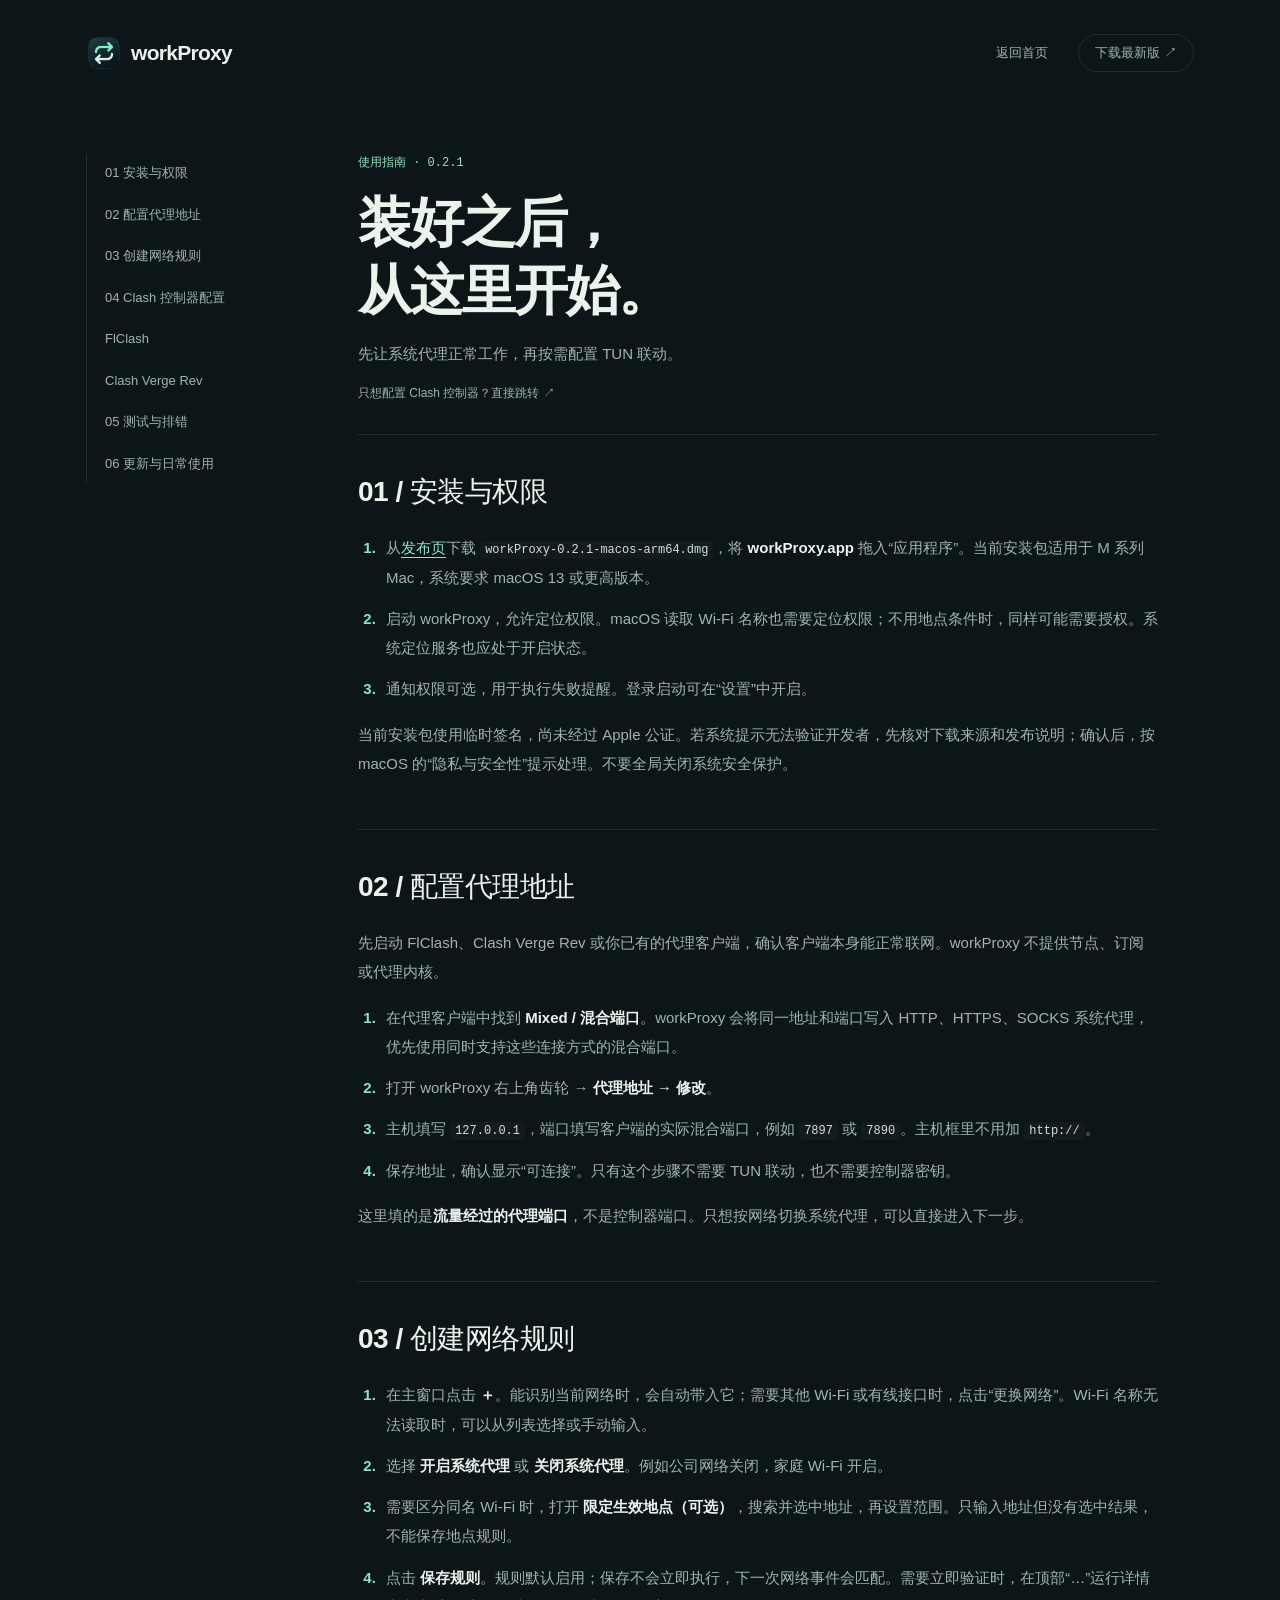
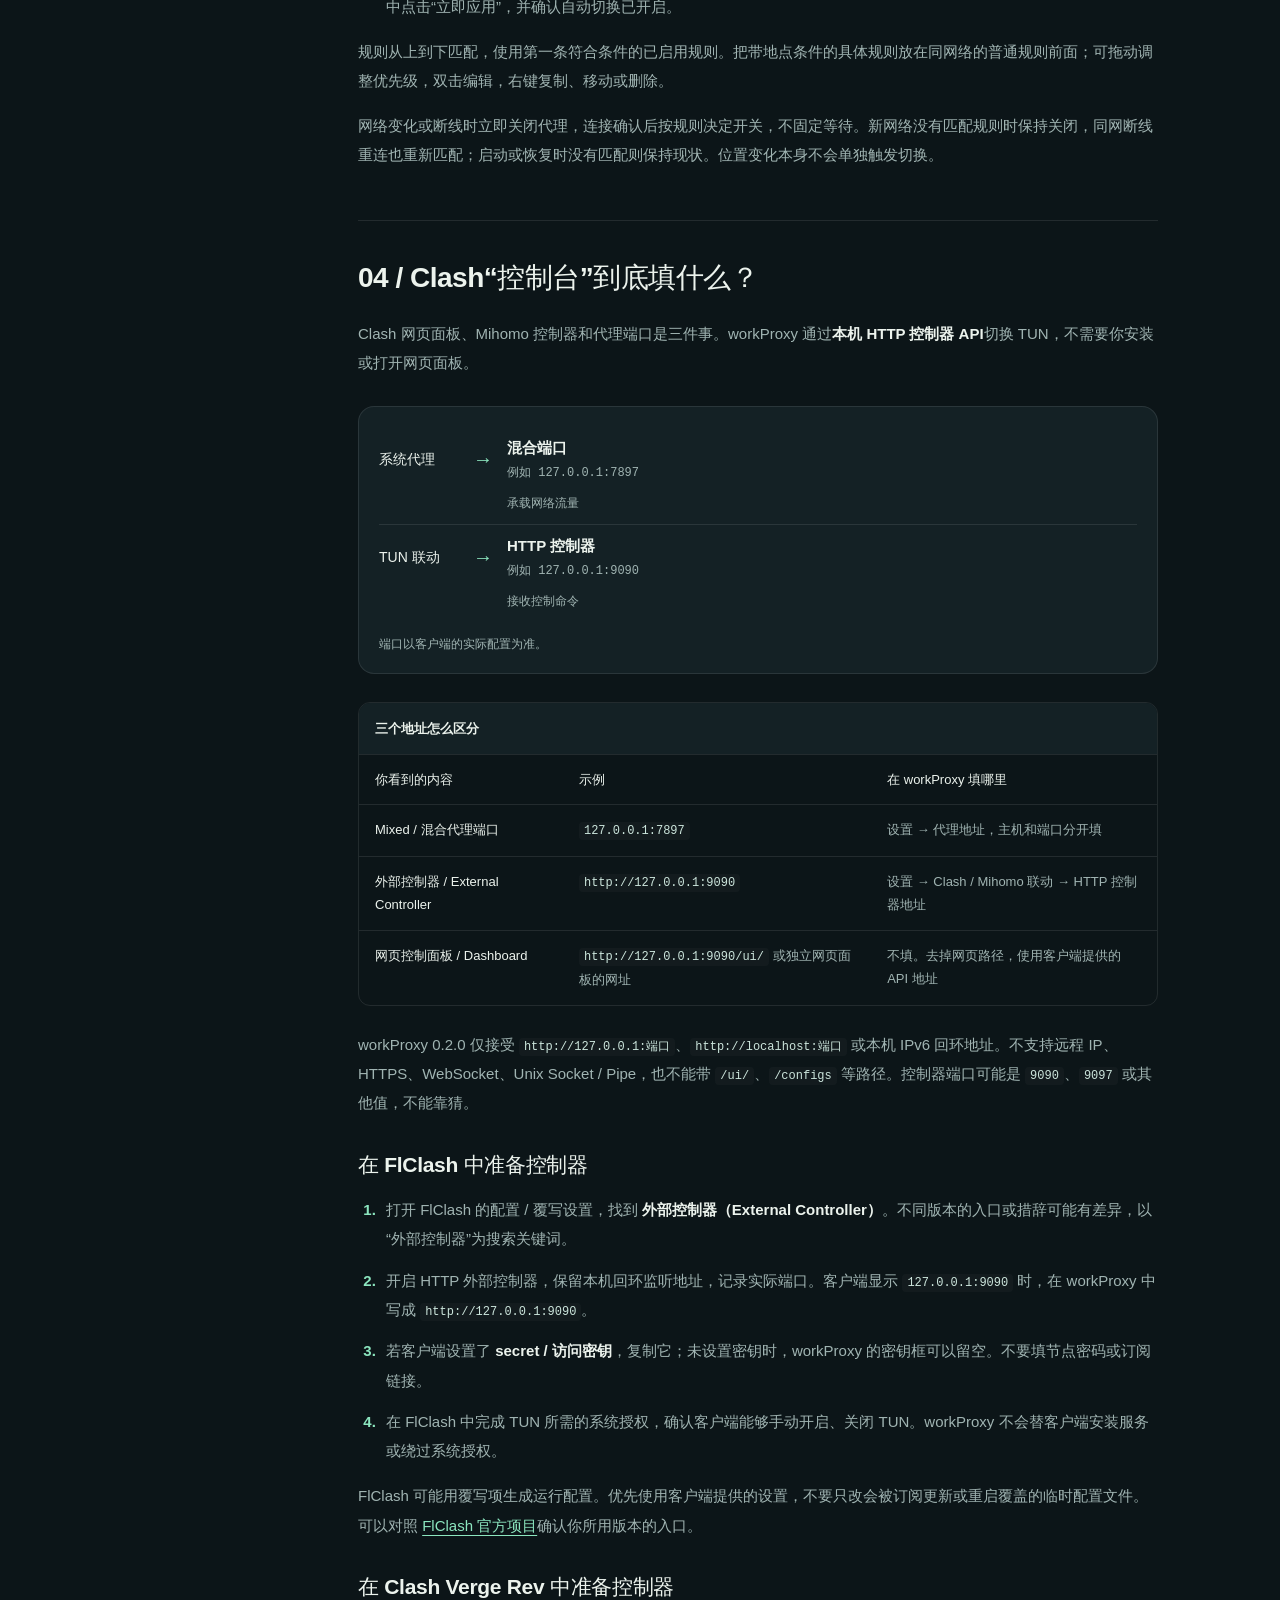
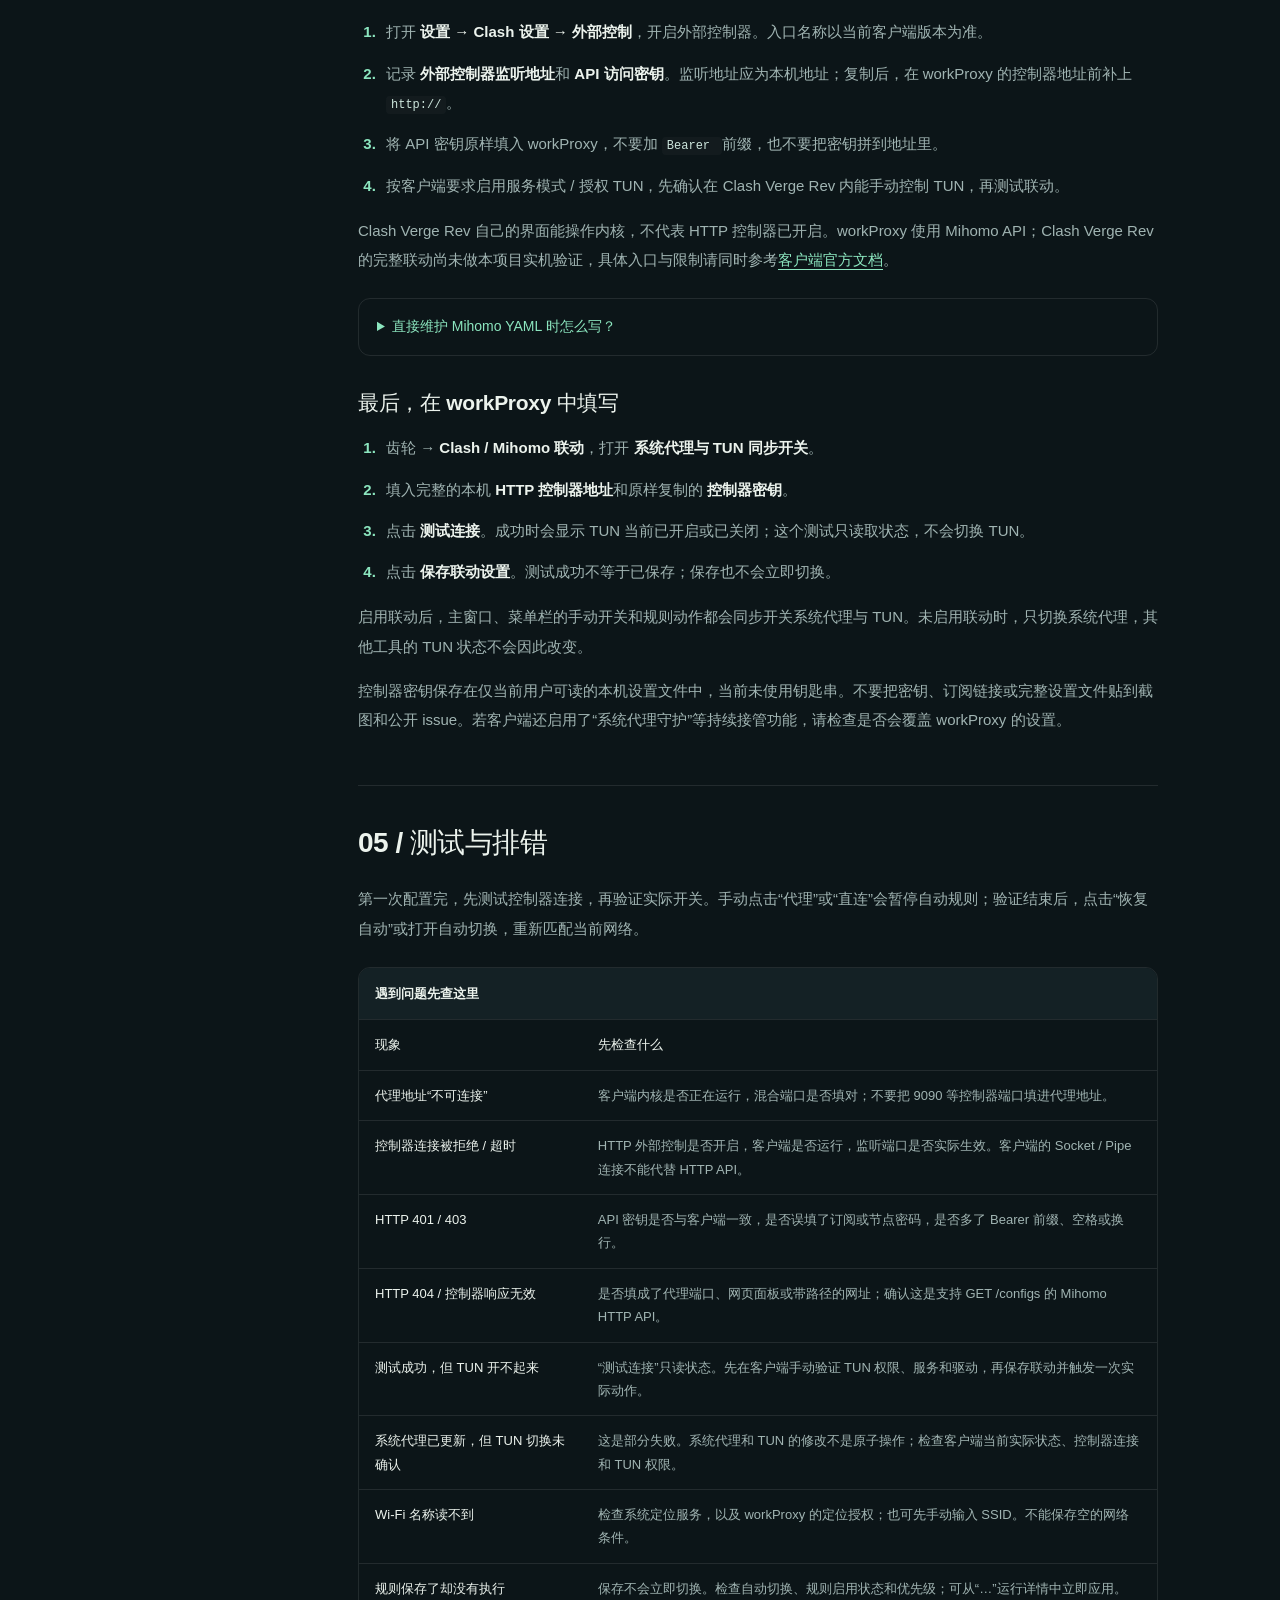
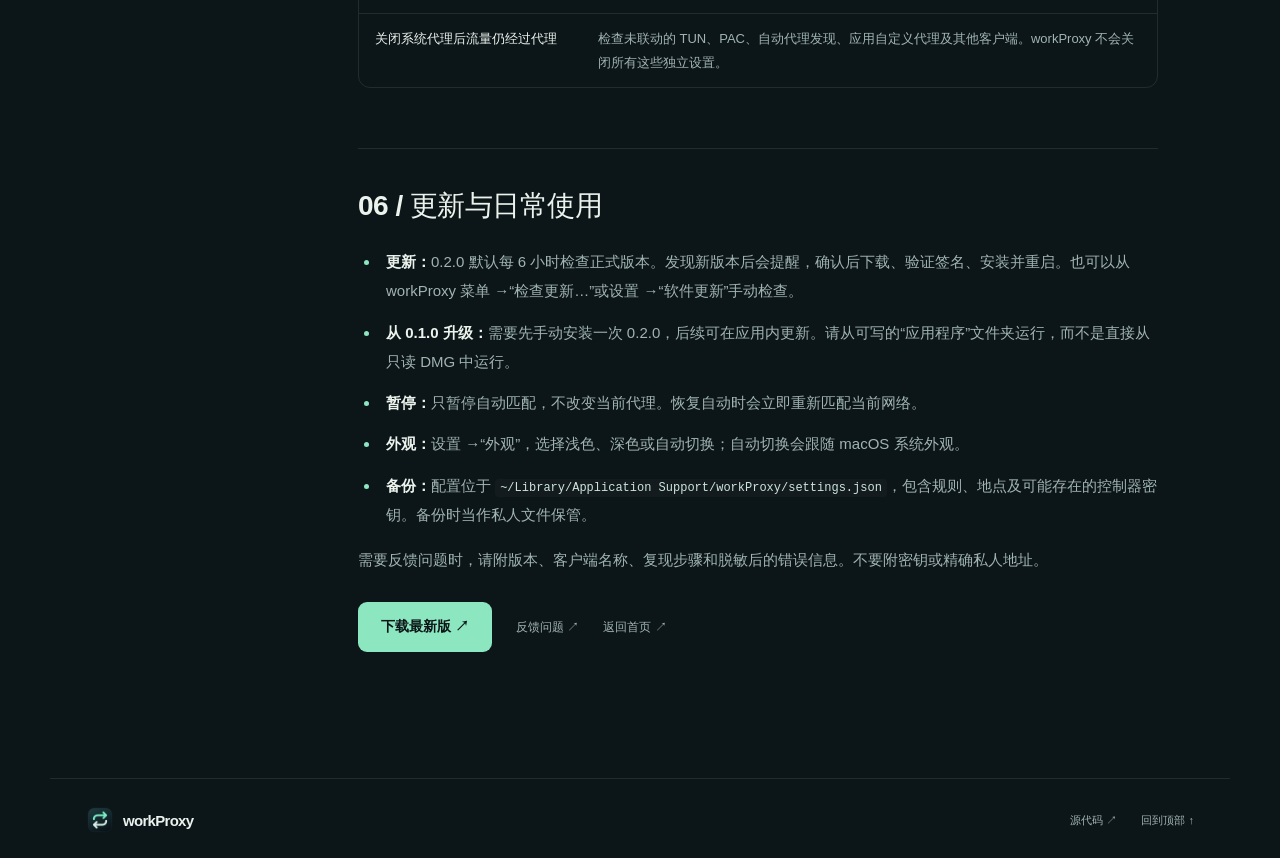
==== commit 08507cdb: "fix: reset proxy immediately on network changes and prepare v0.2.1" ====
--- a/site/guide.html
+++ b/site/guide.html
@@ -4,7 +4,7 @@
 <meta charset="utf-8">
 <meta name="viewport" content="width=device-width, initial-scale=1">
 <meta name="theme-color" content="#0c1518">
-<meta name="description" content="workProxy 0.2.0 使用指南：首次安装、代理地址、网络规则，以及 FlClash / Clash Verge Rev 的 HTTP 控制器、密钥和 TUN 联动配置。">
+<meta name="description" content="workProxy 0.2.1 使用指南：首次安装、代理地址、网络规则，以及 FlClash / Clash Verge Rev 的 HTTP 控制器、密钥和 TUN 联动配置。">
 <title>使用与配置指南 — workProxy</title>
 <link rel="icon" href="./icon.png">
 <link rel="stylesheet" href="./style.css">
@@ -16,10 +16,10 @@
 <div class="guide-layout wrap">
 <aside class="guide-sidebar"><nav aria-label="文档目录"><a href="#install">01 安装与权限</a><a href="#proxy">02 配置代理地址</a><a href="#rules">03 创建网络规则</a><a href="#controller">04 Clash 控制器配置</a><a href="#flclash">FlClash</a><a href="#verge">Clash Verge Rev</a><a href="#verify">05 测试与排错</a><a href="#updates">06 更新与日常使用</a></nav></aside>
 <main id="main" class="guide-content">
-<div class="guide-heading"><span class="release-label">使用指南 · 0.2.0</span><h1>装好之后，<br>从这里开始。</h1><p>先让系统代理正常工作，再按需配置 TUN 联动。</p><a class="text-link" href="#controller">只想配置 Clash 控制器？直接跳转 ↗</a></div>
+<div class="guide-heading"><span class="release-label">使用指南 · 0.2.1</span><h1>装好之后，<br>从这里开始。</h1><p>先让系统代理正常工作，再按需配置 TUN 联动。</p><a class="text-link" href="#controller">只想配置 Clash 控制器？直接跳转 ↗</a></div>
 
 <section id="install"><h2>01 / 安装与权限</h2>
-<ol><li>从<a href="https://github.com/sawyerfeng/workProxy/releases/latest">发布页</a>下载 <code>workProxy-0.2.0-macos-arm64.dmg</code>，将 <strong>workProxy.app</strong> 拖入“应用程序”。当前安装包适用于 M 系列 Mac，系统要求 macOS 13 或更高版本。</li><li>启动 workProxy，允许定位权限。macOS 读取 Wi-Fi 名称也需要定位权限；不用地点条件时，同样可能需要授权。系统定位服务也应处于开启状态。</li><li>通知权限可选，用于执行失败提醒。登录启动可在“设置”中开启。</li></ol>
+<ol><li>从<a href="https://github.com/sawyerfeng/workProxy/releases/latest">发布页</a>下载 <code>workProxy-0.2.1-macos-arm64.dmg</code>，将 <strong>workProxy.app</strong> 拖入“应用程序”。当前安装包适用于 M 系列 Mac，系统要求 macOS 13 或更高版本。</li><li>启动 workProxy，允许定位权限。macOS 读取 Wi-Fi 名称也需要定位权限；不用地点条件时，同样可能需要授权。系统定位服务也应处于开启状态。</li><li>通知权限可选，用于执行失败提醒。登录启动可在“设置”中开启。</li></ol>
 <p>当前安装包使用临时签名，尚未经过 Apple 公证。若系统提示无法验证开发者，先核对下载来源和发布说明；确认后，按 macOS 的“隐私与安全性”提示处理。不要全局关闭系统安全保护。</p>
 </section>
 
@@ -32,7 +32,7 @@
 <section id="rules"><h2>03 / 创建网络规则</h2>
 <ol><li>在主窗口点击 <strong>＋</strong>。能识别当前网络时，会自动带入它；需要其他 Wi-Fi 或有线接口时，点击“更换网络”。Wi-Fi 名称无法读取时，可以从列表选择或手动输入。</li><li>选择 <strong>开启系统代理</strong> 或 <strong>关闭系统代理</strong>。例如公司网络关闭，家庭 Wi-Fi 开启。</li><li>需要区分同名 Wi-Fi 时，打开 <strong>限定生效地点（可选）</strong>，搜索并选中地址，再设置范围。只输入地址但没有选中结果，不能保存地点规则。</li><li>点击 <strong>保存规则</strong>。规则默认启用；保存不会立即执行，下一次网络事件会匹配。需要立即验证时，在顶部“…”运行详情中点击“立即应用”，并确认自动切换已开启。</li></ol>
 <p>规则从上到下匹配，使用第一条符合条件的已启用规则。把带地点条件的具体规则放在同网络的普通规则前面；可拖动调整优先级，双击编辑，右键复制、移动或删除。</p>
-<p>网络变化稳定 3 秒后再执行；没有匹配规则时保持现状。位置变化本身不会单独触发切换。</p>
+<p>网络变化或断线时立即关闭代理，连接确认后按规则决定开关，不固定等待。新网络没有匹配规则时保持关闭，同网断线重连也重新匹配；启动或恢复时没有匹配则保持现状。位置变化本身不会单独触发切换。</p>
 </section>
 
 <section id="controller"><h2>04 / Clash“控制台”到底填什么？</h2>
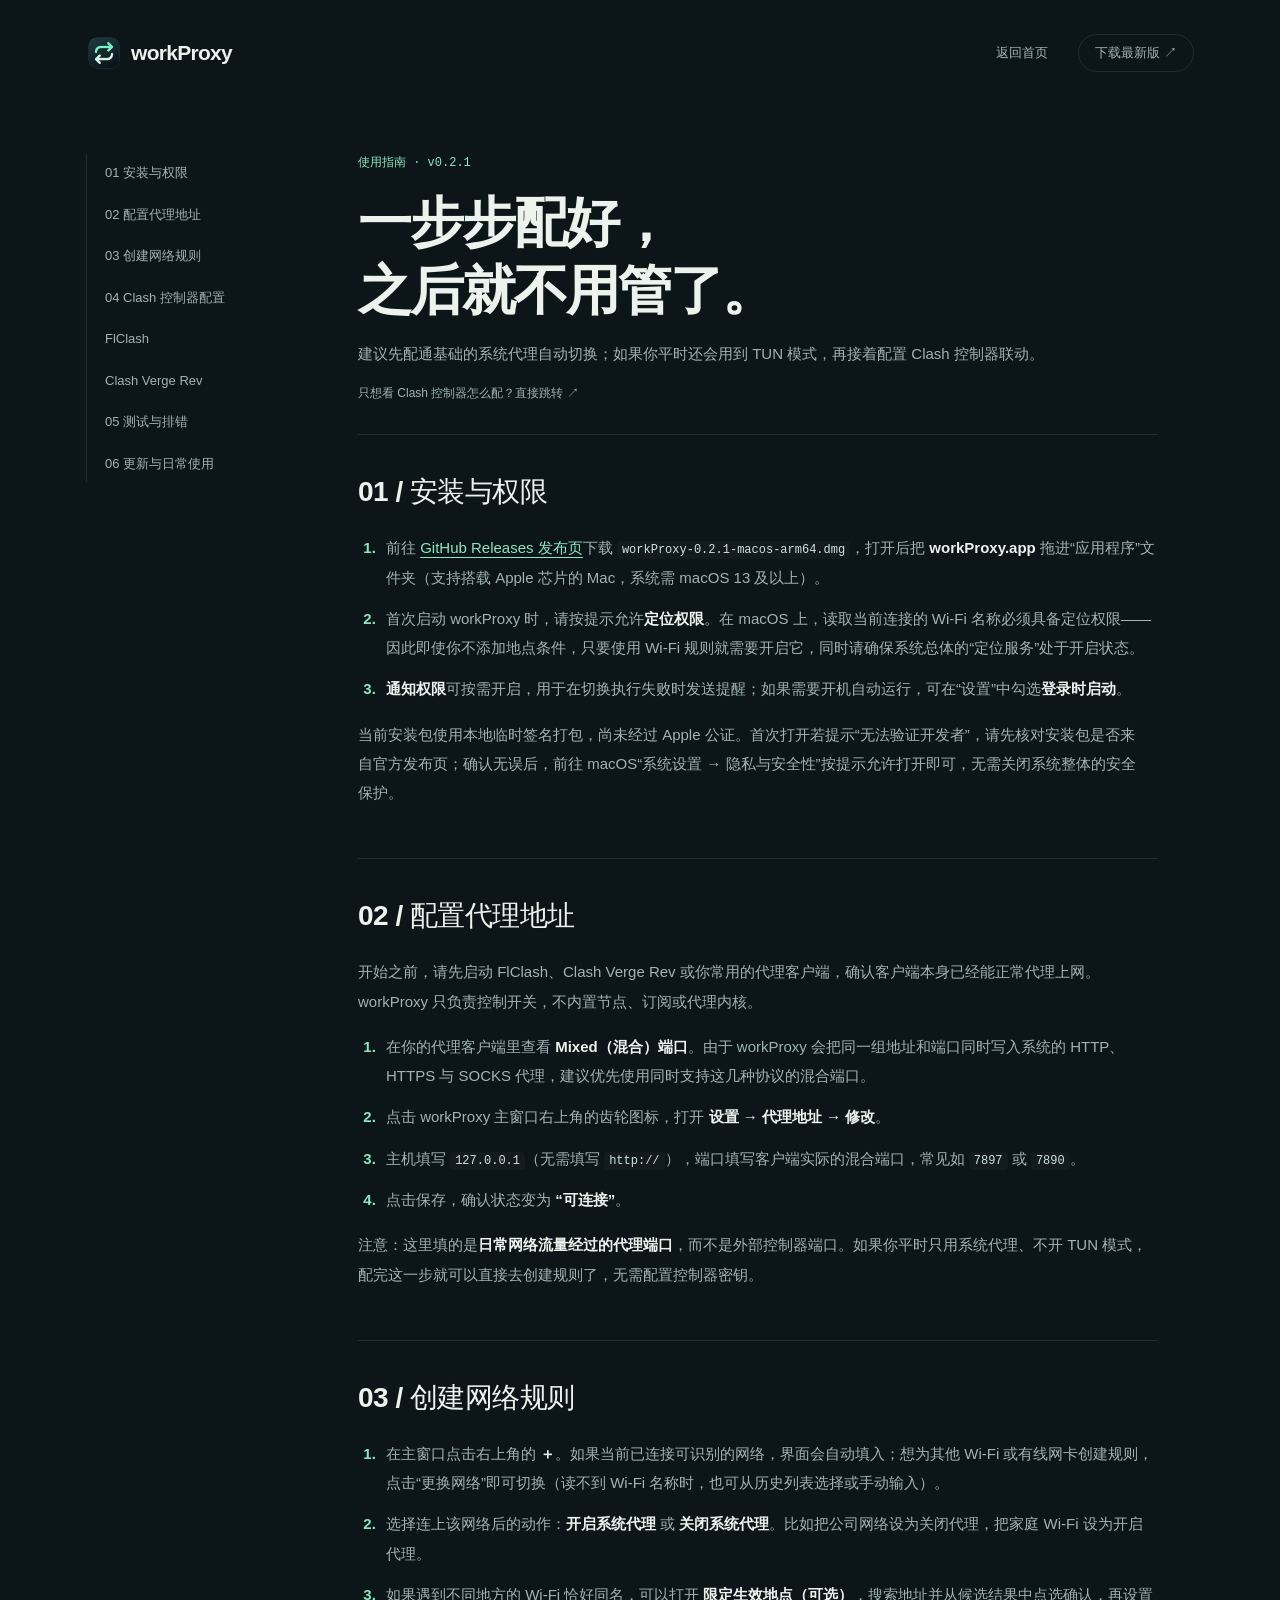
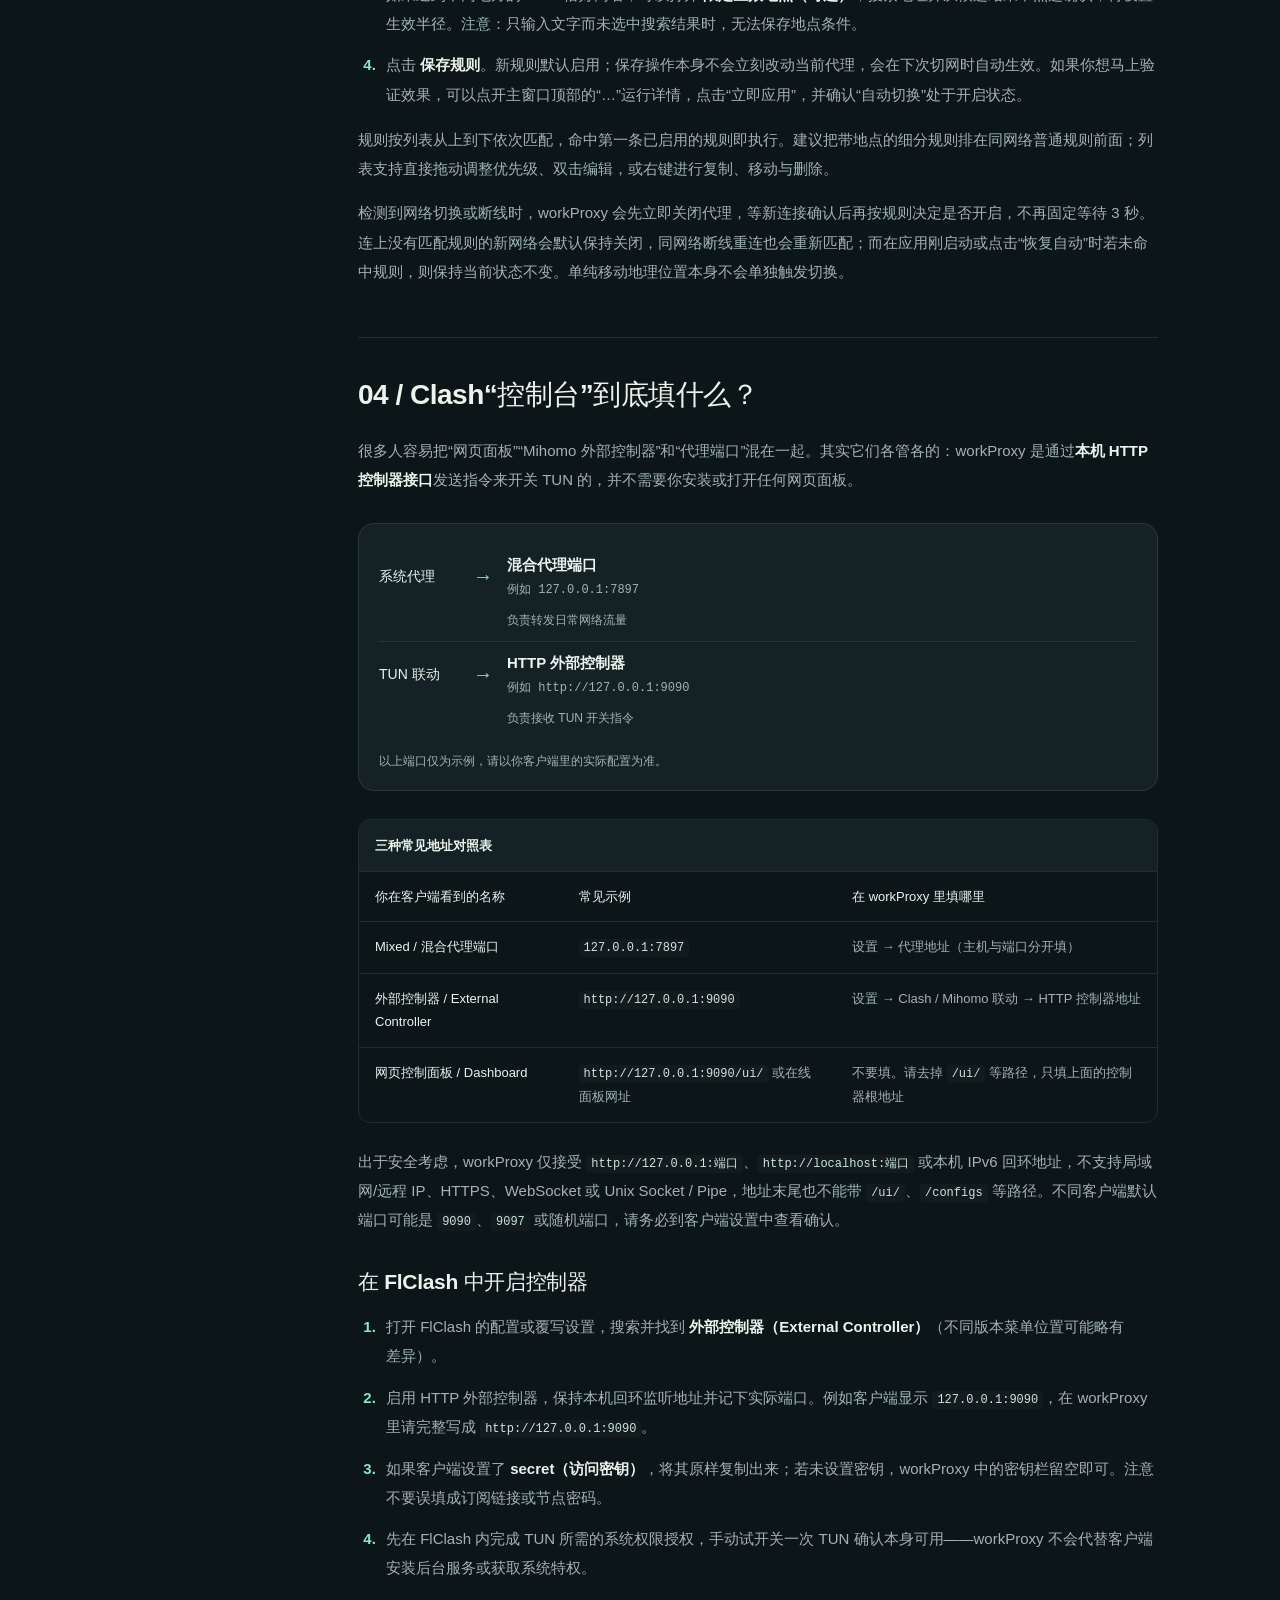
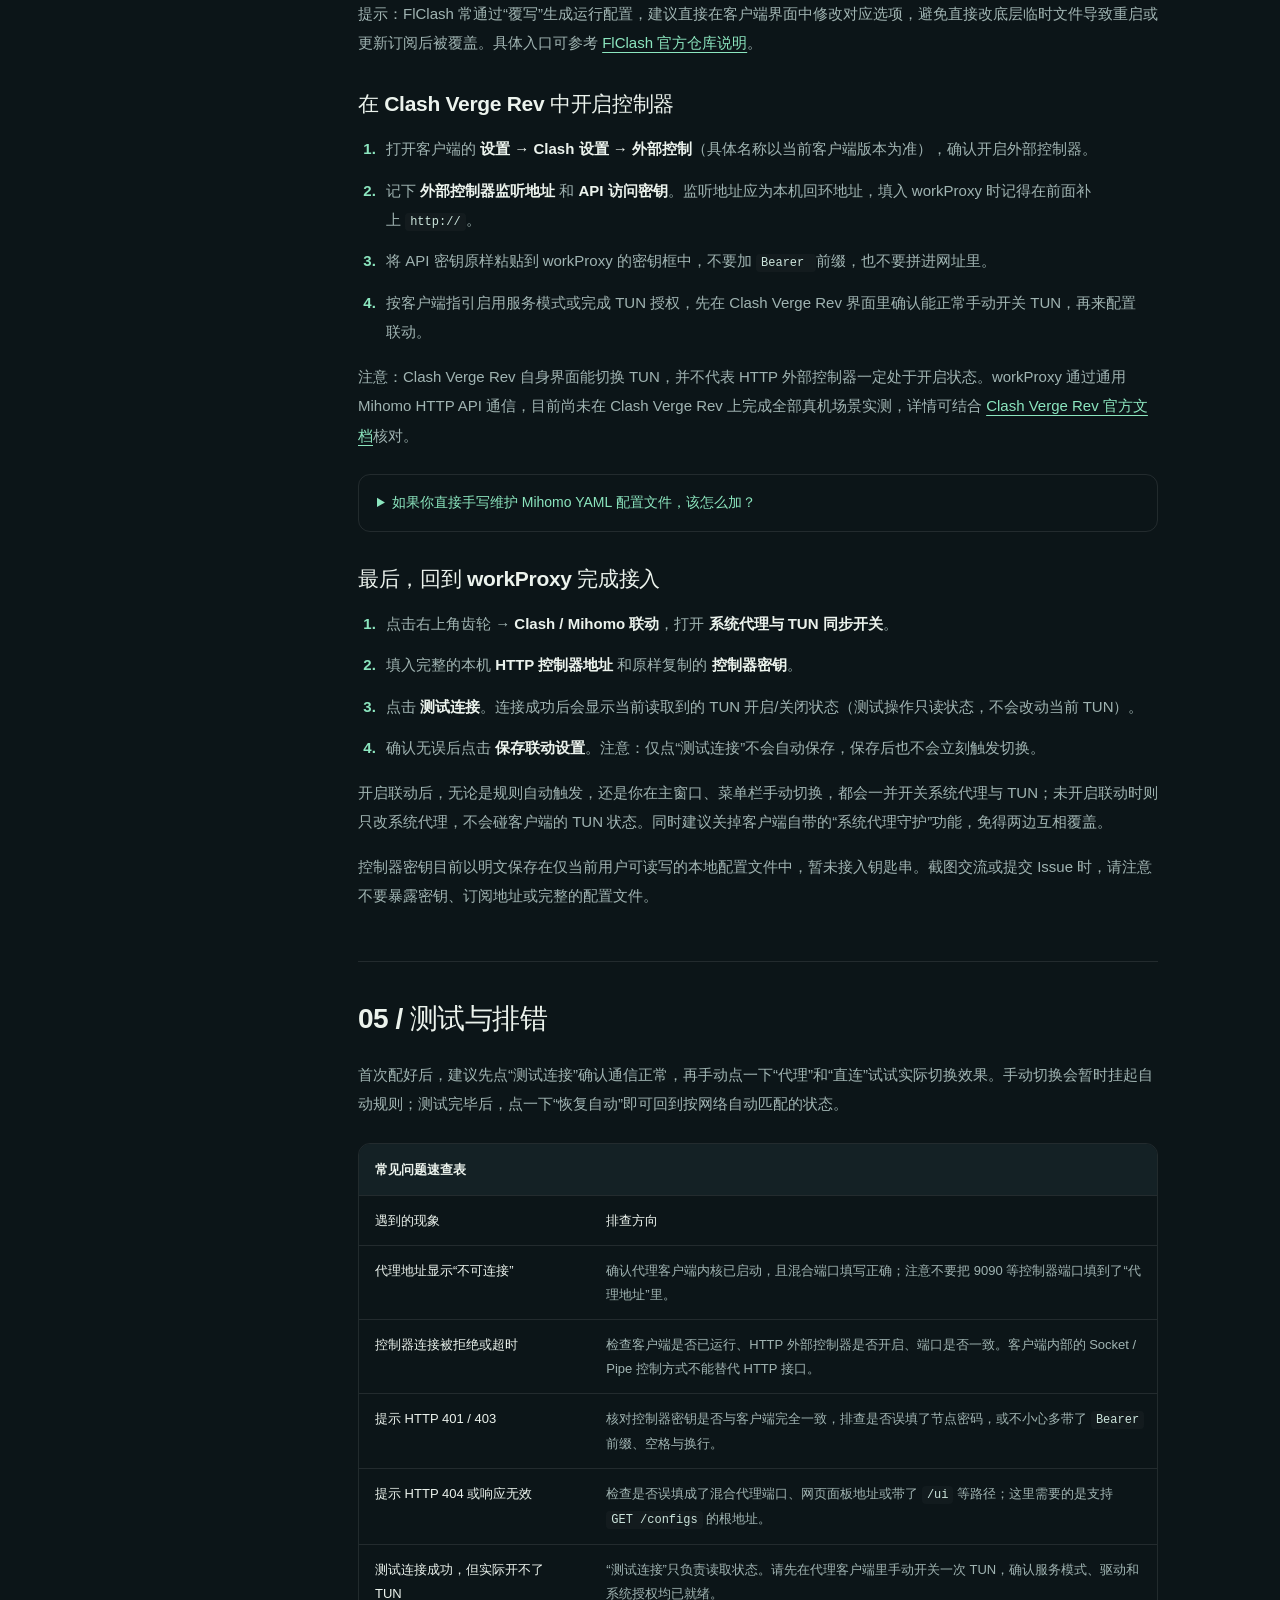
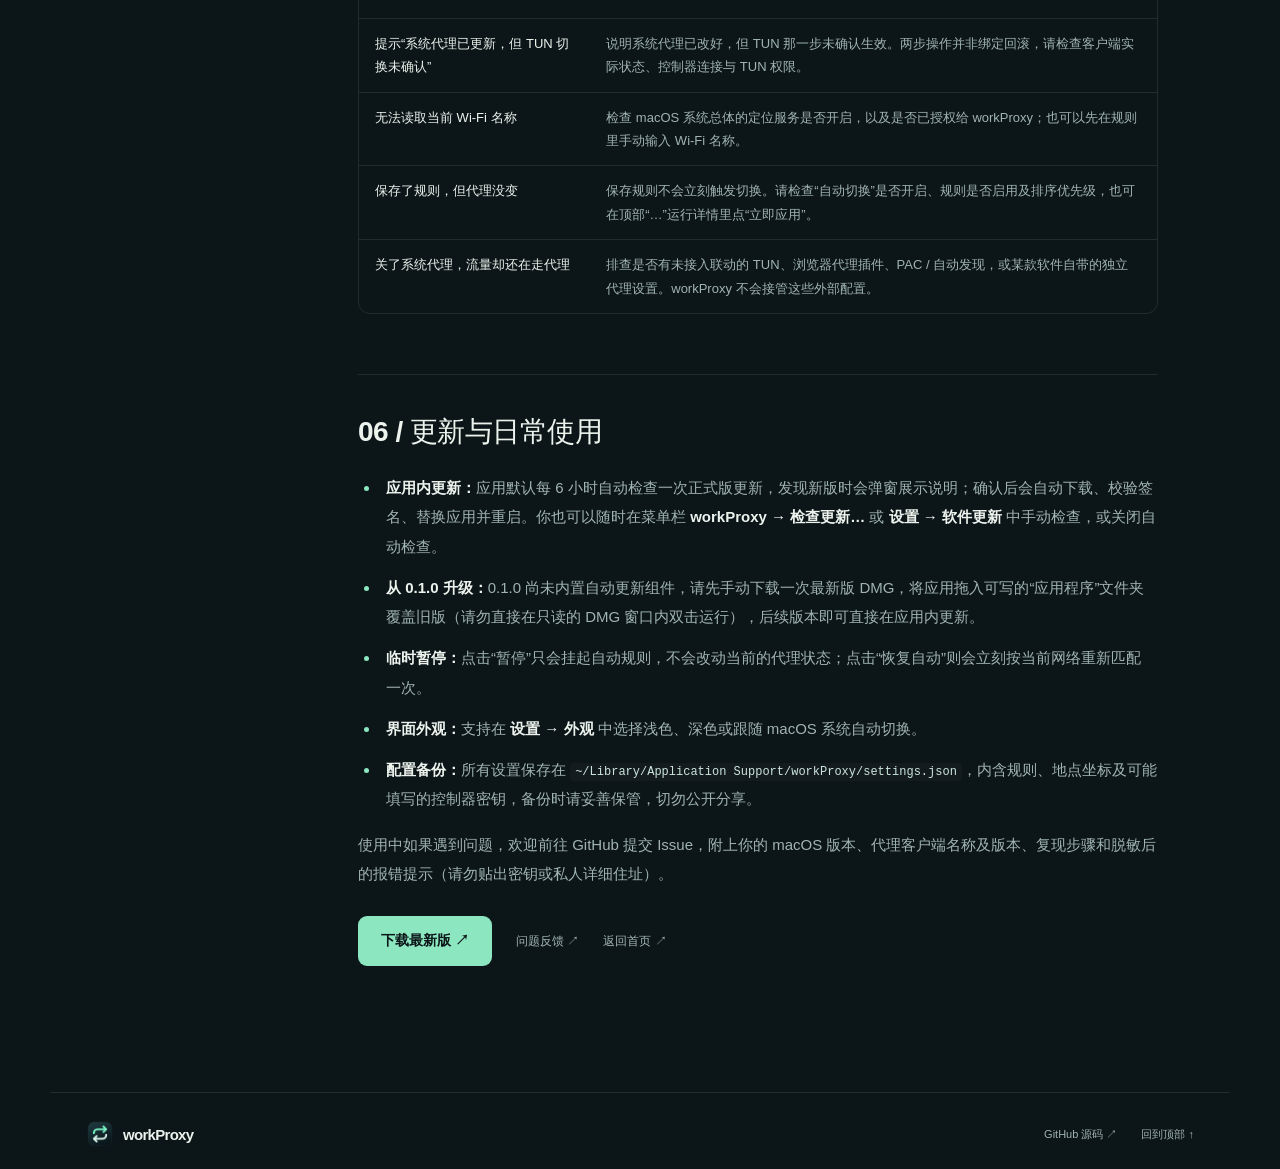
==== commit eceb777d: "docs: rewrite website and guide copy for natural Chinese flow" ====
--- a/site/guide.html
+++ b/site/guide.html
@@ -4,72 +4,72 @@
 <meta charset="utf-8">
 <meta name="viewport" content="width=device-width, initial-scale=1">
 <meta name="theme-color" content="#0c1518">
-<meta name="description" content="workProxy 0.2.1 使用指南：首次安装、代理地址、网络规则，以及 FlClash / Clash Verge Rev 的 HTTP 控制器、密钥和 TUN 联动配置。">
+<meta name="description" content="workProxy 使用与配置指南：首次安装授权、本地代理端口设置、网络与地点规则创建，以及 FlClash / Clash Verge Rev 的 HTTP 控制器与 TUN 联动配置。">
 <title>使用与配置指南 — workProxy</title>
 <link rel="icon" href="./icon.png">
 <link rel="stylesheet" href="./style.css">
 <link rel="stylesheet" href="./guide.css">
 </head>
 <body class="guide-page">
-<a class="skip" href="#main">跳至正文</a>
+<a class="skip" href="#main">跳到主要内容</a>
 <header class="nav wrap"><a class="brand" href="./"><img src="./icon.png" width="36" height="36" alt="">workProxy</a><nav aria-label="主导航"><a href="./">返回首页</a><a class="github" href="https://github.com/sawyerfeng/workProxy/releases/latest">下载最新版 ↗</a></nav></header>
 <div class="guide-layout wrap">
 <aside class="guide-sidebar"><nav aria-label="文档目录"><a href="#install">01 安装与权限</a><a href="#proxy">02 配置代理地址</a><a href="#rules">03 创建网络规则</a><a href="#controller">04 Clash 控制器配置</a><a href="#flclash">FlClash</a><a href="#verge">Clash Verge Rev</a><a href="#verify">05 测试与排错</a><a href="#updates">06 更新与日常使用</a></nav></aside>
 <main id="main" class="guide-content">
-<div class="guide-heading"><span class="release-label">使用指南 · 0.2.1</span><h1>装好之后，<br>从这里开始。</h1><p>先让系统代理正常工作，再按需配置 TUN 联动。</p><a class="text-link" href="#controller">只想配置 Clash 控制器？直接跳转 ↗</a></div>
+<div class="guide-heading"><span class="release-label">使用指南 · v0.2.1</span><h1>一步步配好，<br>之后就不用管了。</h1><p>建议先配通基础的系统代理自动切换；如果你平时还会用到 TUN 模式，再接着配置 Clash 控制器联动。</p><a class="text-link" href="#controller">只想看 Clash 控制器怎么配？直接跳转 ↗</a></div>
 
 <section id="install"><h2>01 / 安装与权限</h2>
-<ol><li>从<a href="https://github.com/sawyerfeng/workProxy/releases/latest">发布页</a>下载 <code>workProxy-0.2.1-macos-arm64.dmg</code>，将 <strong>workProxy.app</strong> 拖入“应用程序”。当前安装包适用于 M 系列 Mac，系统要求 macOS 13 或更高版本。</li><li>启动 workProxy，允许定位权限。macOS 读取 Wi-Fi 名称也需要定位权限；不用地点条件时，同样可能需要授权。系统定位服务也应处于开启状态。</li><li>通知权限可选，用于执行失败提醒。登录启动可在“设置”中开启。</li></ol>
-<p>当前安装包使用临时签名，尚未经过 Apple 公证。若系统提示无法验证开发者，先核对下载来源和发布说明；确认后，按 macOS 的“隐私与安全性”提示处理。不要全局关闭系统安全保护。</p>
+<ol><li>前往 <a href="https://github.com/sawyerfeng/workProxy/releases/latest">GitHub Releases 发布页</a>下载 <code>workProxy-0.2.1-macos-arm64.dmg</code>，打开后把 <strong>workProxy.app</strong> 拖进“应用程序”文件夹（支持搭载 Apple 芯片的 Mac，系统需 macOS 13 及以上）。</li><li>首次启动 workProxy 时，请按提示允许<strong>定位权限</strong>。在 macOS 上，读取当前连接的 Wi-Fi 名称必须具备定位权限——因此即使你不添加地点条件，只要使用 Wi-Fi 规则就需要开启它，同时请确保系统总体的“定位服务”处于开启状态。</li><li><strong>通知权限</strong>可按需开启，用于在切换执行失败时发送提醒；如果需要开机自动运行，可在“设置”中勾选<strong>登录时启动</strong>。</li></ol>
+<p>当前安装包使用本地临时签名打包，尚未经过 Apple 公证。首次打开若提示“无法验证开发者”，请先核对安装包是否来自官方发布页；确认无误后，前往 macOS“系统设置 → 隐私与安全性”按提示允许打开即可，无需关闭系统整体的安全保护。</p>
 </section>
 
 <section id="proxy"><h2>02 / 配置代理地址</h2>
-<p>先启动 FlClash、Clash Verge Rev 或你已有的代理客户端，确认客户端本身能正常联网。workProxy 不提供节点、订阅或代理内核。</p>
-<ol><li>在代理客户端中找到 <strong>Mixed / 混合端口</strong>。workProxy 会将同一地址和端口写入 HTTP、HTTPS、SOCKS 系统代理，优先使用同时支持这些连接方式的混合端口。</li><li>打开 workProxy 右上角齿轮 → <strong>代理地址 → 修改</strong>。</li><li>主机填写 <code>127.0.0.1</code>，端口填写客户端的实际混合端口，例如 <code>7897</code> 或 <code>7890</code>。主机框里不用加 <code>http://</code>。</li><li>保存地址，确认显示“可连接”。只有这个步骤不需要 TUN 联动，也不需要控制器密钥。</li></ol>
-<p>这里填的是<strong>流量经过的代理端口</strong>，不是控制器端口。只想按网络切换系统代理，可以直接进入下一步。</p>
+<p>开始之前，请先启动 FlClash、Clash Verge Rev 或你常用的代理客户端，确认客户端本身已经能正常代理上网。workProxy 只负责控制开关，不内置节点、订阅或代理内核。</p>
+<ol><li>在你的代理客户端里查看 <strong>Mixed（混合）端口</strong>。由于 workProxy 会把同一组地址和端口同时写入系统的 HTTP、HTTPS 与 SOCKS 代理，建议优先使用同时支持这几种协议的混合端口。</li><li>点击 workProxy 主窗口右上角的齿轮图标，打开 <strong>设置 → 代理地址 → 修改</strong>。</li><li>主机填写 <code>127.0.0.1</code>（无需填写 <code>http://</code>），端口填写客户端实际的混合端口，常见如 <code>7897</code> 或 <code>7890</code>。</li><li>点击保存，确认状态变为 <strong>“可连接”</strong>。</li></ol>
+<p>注意：这里填的是<strong>日常网络流量经过的代理端口</strong>，而不是外部控制器端口。如果你平时只用系统代理、不开 TUN 模式，配完这一步就可以直接去创建规则了，无需配置控制器密钥。</p>
 </section>
 
 <section id="rules"><h2>03 / 创建网络规则</h2>
-<ol><li>在主窗口点击 <strong>＋</strong>。能识别当前网络时，会自动带入它；需要其他 Wi-Fi 或有线接口时，点击“更换网络”。Wi-Fi 名称无法读取时，可以从列表选择或手动输入。</li><li>选择 <strong>开启系统代理</strong> 或 <strong>关闭系统代理</strong>。例如公司网络关闭，家庭 Wi-Fi 开启。</li><li>需要区分同名 Wi-Fi 时，打开 <strong>限定生效地点（可选）</strong>，搜索并选中地址，再设置范围。只输入地址但没有选中结果，不能保存地点规则。</li><li>点击 <strong>保存规则</strong>。规则默认启用；保存不会立即执行，下一次网络事件会匹配。需要立即验证时，在顶部“…”运行详情中点击“立即应用”，并确认自动切换已开启。</li></ol>
-<p>规则从上到下匹配，使用第一条符合条件的已启用规则。把带地点条件的具体规则放在同网络的普通规则前面；可拖动调整优先级，双击编辑，右键复制、移动或删除。</p>
-<p>网络变化或断线时立即关闭代理，连接确认后按规则决定开关，不固定等待。新网络没有匹配规则时保持关闭，同网断线重连也重新匹配；启动或恢复时没有匹配则保持现状。位置变化本身不会单独触发切换。</p>
+<ol><li>在主窗口点击右上角的 <strong>＋</strong>。如果当前已连接可识别的网络，界面会自动填入；想为其他 Wi-Fi 或有线网卡创建规则，点击“更换网络”即可切换（读不到 Wi-Fi 名称时，也可从历史列表选择或手动输入）。</li><li>选择连上该网络后的动作：<strong>开启系统代理</strong> 或 <strong>关闭系统代理</strong>。比如把公司网络设为关闭代理，把家庭 Wi-Fi 设为开启代理。</li><li>如果遇到不同地方的 Wi-Fi 恰好同名，可以打开 <strong>限定生效地点（可选）</strong>，搜索地址并从候选结果中点选确认，再设置生效半径。注意：只输入文字而未选中搜索结果时，无法保存地点条件。</li><li>点击 <strong>保存规则</strong>。新规则默认启用；保存操作本身不会立刻改动当前代理，会在下次切网时自动生效。如果你想马上验证效果，可以点开主窗口顶部的“…”运行详情，点击“立即应用”，并确认“自动切换”处于开启状态。</li></ol>
+<p>规则按列表从上到下依次匹配，命中第一条已启用的规则即执行。建议把带地点的细分规则排在同网络普通规则前面；列表支持直接拖动调整优先级、双击编辑，或右键进行复制、移动与删除。</p>
+<p>检测到网络切换或断线时，workProxy 会先立即关闭代理，等新连接确认后再按规则决定是否开启，不再固定等待 3 秒。连上没有匹配规则的新网络会默认保持关闭，同网络断线重连也会重新匹配；而在应用刚启动或点击“恢复自动”时若未命中规则，则保持当前状态不变。单纯移动地理位置本身不会单独触发切换。</p>
 </section>
 
 <section id="controller"><h2>04 / Clash“控制台”到底填什么？</h2>
-<p>Clash 网页面板、Mihomo 控制器和代理端口是三件事。workProxy 通过<strong>本机 HTTP 控制器 API</strong>切换 TUN，不需要你安装或打开网页面板。</p>
-<figure class="port-diagram" role="img" aria-label="代理地址使用混合端口处理流量；TUN 联动使用 HTTP 控制器端口发送开关命令。两者用途和端口不同。"><div><span>系统代理</span><b aria-hidden="true">→</b><strong>混合端口<span>例如 127.0.0.1:7897</span></strong><span>承载网络流量</span></div><div><span>TUN 联动</span><b aria-hidden="true">→</b><strong>HTTP 控制器<span>例如 127.0.0.1:9090</span></strong><span>接收控制命令</span></div><figcaption>端口以客户端的实际配置为准。</figcaption></figure>
-<div class="table-scroll"><table><caption>三个地址怎么区分</caption><thead><tr><th>你看到的内容</th><th>示例</th><th>在 workProxy 填哪里</th></tr></thead><tbody><tr><td>Mixed / 混合代理端口</td><td><code>127.0.0.1:7897</code></td><td>设置 → 代理地址，主机和端口分开填</td></tr><tr><td>外部控制器 / External Controller</td><td><code>http://127.0.0.1:9090</code></td><td>设置 → Clash / Mihomo 联动 → HTTP 控制器地址</td></tr><tr><td>网页控制面板 / Dashboard</td><td><code>http://127.0.0.1:9090/ui/</code> 或独立网页面板的网址</td><td>不填。去掉网页路径，使用客户端提供的 API 地址</td></tr></tbody></table></div>
-<p>workProxy 0.2.0 仅接受 <code>http://127.0.0.1:端口</code>、<code>http://localhost:端口</code> 或本机 IPv6 回环地址。不支持远程 IP、HTTPS、WebSocket、Unix Socket / Pipe，也不能带 <code>/ui/</code>、<code>/configs</code> 等路径。控制器端口可能是 <code>9090</code>、<code>9097</code> 或其他值，不能靠猜。</p>
+<p>很多人容易把“网页面板”“Mihomo 外部控制器”和“代理端口”混在一起。其实它们各管各的：workProxy 是通过<strong>本机 HTTP 控制器接口</strong>发送指令来开关 TUN 的，并不需要你安装或打开任何网页面板。</p>
+<figure class="port-diagram" role="img" aria-label="系统代理通过混合端口转发流量；TUN 联动通过 HTTP 控制器端口发送开关指令，两者用途和端口不同。"><div><span>系统代理</span><b aria-hidden="true">→</b><strong>混合代理端口<span>例如 127.0.0.1:7897</span></strong><span>负责转发日常网络流量</span></div><div><span>TUN 联动</span><b aria-hidden="true">→</b><strong>HTTP 外部控制器<span>例如 http://127.0.0.1:9090</span></strong><span>负责接收 TUN 开关指令</span></div><figcaption>以上端口仅为示例，请以你客户端里的实际配置为准。</figcaption></figure>
+<div class="table-scroll"><table><caption>三种常见地址对照表</caption><thead><tr><th>你在客户端看到的名称</th><th>常见示例</th><th>在 workProxy 里填哪里</th></tr></thead><tbody><tr><td>Mixed / 混合代理端口</td><td><code>127.0.0.1:7897</code></td><td>设置 → 代理地址（主机与端口分开填）</td></tr><tr><td>外部控制器 / External Controller</td><td><code>http://127.0.0.1:9090</code></td><td>设置 → Clash / Mihomo 联动 → HTTP 控制器地址</td></tr><tr><td>网页控制面板 / Dashboard</td><td><code>http://127.0.0.1:9090/ui/</code> 或在线面板网址</td><td>不要填。请去掉 <code>/ui/</code> 等路径，只填上面的控制器根地址</td></tr></tbody></table></div>
+<p>出于安全考虑，workProxy 仅接受 <code>http://127.0.0.1:端口</code>、<code>http://localhost:端口</code> 或本机 IPv6 回环地址，不支持局域网/远程 IP、HTTPS、WebSocket 或 Unix Socket / Pipe，地址末尾也不能带 <code>/ui/</code>、<code>/configs</code> 等路径。不同客户端默认端口可能是 <code>9090</code>、<code>9097</code> 或随机端口，请务必到客户端设置中查看确认。</p>
 
-<h3 id="flclash">在 FlClash 中准备控制器</h3>
-<ol><li>打开 FlClash 的配置 / 覆写设置，找到 <strong>外部控制器（External Controller）</strong>。不同版本的入口或措辞可能有差异，以“外部控制器”为搜索关键词。</li><li>开启 HTTP 外部控制器，保留本机回环监听地址，记录实际端口。客户端显示 <code>127.0.0.1:9090</code> 时，在 workProxy 中写成 <code>http://127.0.0.1:9090</code>。</li><li>若客户端设置了 <strong>secret / 访问密钥</strong>，复制它；未设置密钥时，workProxy 的密钥框可以留空。不要填节点密码或订阅链接。</li><li>在 FlClash 中完成 TUN 所需的系统授权，确认客户端能够手动开启、关闭 TUN。workProxy 不会替客户端安装服务或绕过系统授权。</li></ol>
-<p>FlClash 可能用覆写项生成运行配置。优先使用客户端提供的设置，不要只改会被订阅更新或重启覆盖的临时配置文件。可以对照 <a href="https://github.com/chen08209/FlClash">FlClash 官方项目</a>确认你所用版本的入口。</p>
+<h3 id="flclash">在 FlClash 中开启控制器</h3>
+<ol><li>打开 FlClash 的配置或覆写设置，搜索并找到 <strong>外部控制器（External Controller）</strong>（不同版本菜单位置可能略有差异）。</li><li>启用 HTTP 外部控制器，保持本机回环监听地址并记下实际端口。例如客户端显示 <code>127.0.0.1:9090</code>，在 workProxy 里请完整写成 <code>http://127.0.0.1:9090</code>。</li><li>如果客户端设置了 <strong>secret（访问密钥）</strong>，将其原样复制出来；若未设置密钥，workProxy 中的密钥栏留空即可。注意不要误填成订阅链接或节点密码。</li><li>先在 FlClash 内完成 TUN 所需的系统权限授权，手动试开关一次 TUN 确认本身可用——workProxy 不会代替客户端安装后台服务或获取系统特权。</li></ol>
+<p>提示：FlClash 常通过“覆写”生成运行配置，建议直接在客户端界面中修改对应选项，避免直接改底层临时文件导致重启或更新订阅后被覆盖。具体入口可参考 <a href="https://github.com/chen08209/FlClash">FlClash 官方仓库说明</a>。</p>
 
-<h3 id="verge">在 Clash Verge Rev 中准备控制器</h3>
-<ol><li>打开 <strong>设置 → Clash 设置 → 外部控制</strong>，开启外部控制器。入口名称以当前客户端版本为准。</li><li>记录 <strong>外部控制器监听地址</strong>和 <strong>API 访问密钥</strong>。监听地址应为本机地址；复制后，在 workProxy 的控制器地址前补上 <code>http://</code>。</li><li>将 API 密钥原样填入 workProxy，不要加 <code>Bearer </code> 前缀，也不要把密钥拼到地址里。</li><li>按客户端要求启用服务模式 / 授权 TUN，先确认在 Clash Verge Rev 内能手动控制 TUN，再测试联动。</li></ol>
-<p>Clash Verge Rev 自己的界面能操作内核，不代表 HTTP 控制器已开启。workProxy 使用 Mihomo API；Clash Verge Rev 的完整联动尚未做本项目实机验证，具体入口与限制请同时参考<a href="https://www.clashverge.dev/">客户端官方文档</a>。</p>
+<h3 id="verge">在 Clash Verge Rev 中开启控制器</h3>
+<ol><li>打开客户端的 <strong>设置 → Clash 设置 → 外部控制</strong>（具体名称以当前客户端版本为准），确认开启外部控制器。</li><li>记下 <strong>外部控制器监听地址</strong> 和 <strong>API 访问密钥</strong>。监听地址应为本机回环地址，填入 workProxy 时记得在前面补上 <code>http://</code>。</li><li>将 API 密钥原样粘贴到 workProxy 的密钥框中，不要加 <code>Bearer </code> 前缀，也不要拼进网址里。</li><li>按客户端指引启用服务模式或完成 TUN 授权，先在 Clash Verge Rev 界面里确认能正常手动开关 TUN，再来配置联动。</li></ol>
+<p>注意：Clash Verge Rev 自身界面能切换 TUN，并不代表 HTTP 外部控制器一定处于开启状态。workProxy 通过通用 Mihomo HTTP API 通信，目前尚未在 Clash Verge Rev 上完成全部真机场景实测，详情可结合 <a href="https://www.clashverge.dev/">Clash Verge Rev 官方文档</a>核对。</p>
 
-<details class="guide-details"><summary>直接维护 Mihomo YAML 时怎么写？</summary><p>在当前生效的本地配置或客户端支持的覆写中设置以下字段。保留原来的其他配置，不要用这两行替换整份文件。</p><pre><code>external-controller: 127.0.0.1:9090
-secret: "REPLACE_WITH_YOUR_OWN_RANDOM_SECRET"</code></pre><p>将示例 secret 替换成自己的长随机密钥，并按客户端要求重载。这里只需要本机访问，不必开放局域网监听。字段含义见 <a href="https://wiki.metacubex.one/config/general/#外部控制-api">Mihomo 官方配置说明</a>。</p></details>
+<details class="guide-details"><summary>如果你直接手写维护 Mihomo YAML 配置文件，该怎么加？</summary><p>在你当前生效的配置文件或客户端覆写配置中补充以下两行即可（请保留原有其他配置，不要整份替换）：</p><pre><code>external-controller: 127.0.0.1:9090
+secret: "REPLACE_WITH_YOUR_OWN_RANDOM_SECRET"</code></pre><p>请把示例中的密钥替换为你自己生成的长随机字符串，保存后在客户端重载配置。联动只需本机通信，切勿监听公网或局域网地址。更多参数说明可参考 <a href="https://wiki.metacubex.one/config/general/#外部控制-api">Mihomo 官方文档</a>。</p></details>
 
-<h3>最后，在 workProxy 中填写</h3>
-<ol><li>齿轮 → <strong>Clash / Mihomo 联动</strong>，打开 <strong>系统代理与 TUN 同步开关</strong>。</li><li>填入完整的本机 <strong>HTTP 控制器地址</strong>和原样复制的 <strong>控制器密钥</strong>。</li><li>点击 <strong>测试连接</strong>。成功时会显示 TUN 当前已开启或已关闭；这个测试只读取状态，不会切换 TUN。</li><li>点击 <strong>保存联动设置</strong>。测试成功不等于已保存；保存也不会立即切换。</li></ol>
-<p>启用联动后，主窗口、菜单栏的手动开关和规则动作都会同步开关系统代理与 TUN。未启用联动时，只切换系统代理，其他工具的 TUN 状态不会因此改变。</p>
-<p>控制器密钥保存在仅当前用户可读的本机设置文件中，当前未使用钥匙串。不要把密钥、订阅链接或完整设置文件贴到截图和公开 issue。若客户端还启用了“系统代理守护”等持续接管功能，请检查是否会覆盖 workProxy 的设置。</p>
+<h3>最后，回到 workProxy 完成接入</h3>
+<ol><li>点击右上角齿轮 → <strong>Clash / Mihomo 联动</strong>，打开 <strong>系统代理与 TUN 同步开关</strong>。</li><li>填入完整的本机 <strong>HTTP 控制器地址</strong> 和原样复制的 <strong>控制器密钥</strong>。</li><li>点击 <strong>测试连接</strong>。连接成功后会显示当前读取到的 TUN 开启/关闭状态（测试操作只读状态，不会改动当前 TUN）。</li><li>确认无误后点击 <strong>保存联动设置</strong>。注意：仅点“测试连接”不会自动保存，保存后也不会立刻触发切换。</li></ol>
+<p>开启联动后，无论是规则自动触发，还是你在主窗口、菜单栏手动切换，都会一并开关系统代理与 TUN；未开启联动时则只改系统代理，不会碰客户端的 TUN 状态。同时建议关掉客户端自带的“系统代理守护”功能，免得两边互相覆盖。</p>
+<p>控制器密钥目前以明文保存在仅当前用户可读写的本地配置文件中，暂未接入钥匙串。截图交流或提交 Issue 时，请注意不要暴露密钥、订阅地址或完整的配置文件。</p>
 </section>
 
 <section id="verify"><h2>05 / 测试与排错</h2>
-<p>第一次配置完，先测试控制器连接，再验证实际开关。手动点击“代理”或“直连”会暂停自动规则；验证结束后，点击“恢复自动”或打开自动切换，重新匹配当前网络。</p>
-<div class="table-scroll"><table><caption>遇到问题先查这里</caption><thead><tr><th>现象</th><th>先检查什么</th></tr></thead><tbody><tr><td>代理地址“不可连接”</td><td>客户端内核是否正在运行，混合端口是否填对；不要把 9090 等控制器端口填进代理地址。</td></tr><tr><td>控制器连接被拒绝 / 超时</td><td>HTTP 外部控制是否开启，客户端是否运行，监听端口是否实际生效。客户端的 Socket / Pipe 连接不能代替 HTTP API。</td></tr><tr><td>HTTP 401 / 403</td><td>API 密钥是否与客户端一致，是否误填了订阅或节点密码，是否多了 Bearer 前缀、空格或换行。</td></tr><tr><td>HTTP 404 / 控制器响应无效</td><td>是否填成了代理端口、网页面板或带路径的网址；确认这是支持 GET /configs 的 Mihomo HTTP API。</td></tr><tr><td>测试成功，但 TUN 开不起来</td><td>“测试连接”只读状态。先在客户端手动验证 TUN 权限、服务和驱动，再保存联动并触发一次实际动作。</td></tr><tr><td>系统代理已更新，但 TUN 切换未确认</td><td>这是部分失败。系统代理和 TUN 的修改不是原子操作；检查客户端当前实际状态、控制器连接和 TUN 权限。</td></tr><tr><td>Wi-Fi 名称读不到</td><td>检查系统定位服务，以及 workProxy 的定位授权；也可先手动输入 SSID。不能保存空的网络条件。</td></tr><tr><td>规则保存了却没有执行</td><td>保存不会立即切换。检查自动切换、规则启用状态和优先级；可从“…”运行详情中立即应用。</td></tr><tr><td>关闭系统代理后流量仍经过代理</td><td>检查未联动的 TUN、PAC、自动代理发现、应用自定义代理及其他客户端。workProxy 不会关闭所有这些独立设置。</td></tr></tbody></table></div>
+<p>首次配好后，建议先点“测试连接”确认通信正常，再手动点一下“代理”和“直连”试试实际切换效果。手动切换会暂时挂起自动规则；测试完毕后，点一下“恢复自动”即可回到按网络自动匹配的状态。</p>
+<div class="table-scroll"><table><caption>常见问题速查表</caption><thead><tr><th>遇到的现象</th><th>排查方向</th></tr></thead><tbody><tr><td>代理地址显示“不可连接”</td><td>确认代理客户端内核已启动，且混合端口填写正确；注意不要把 9090 等控制器端口填到了“代理地址”里。</td></tr><tr><td>控制器连接被拒绝或超时</td><td>检查客户端是否已运行、HTTP 外部控制器是否开启、端口是否一致。客户端内部的 Socket / Pipe 控制方式不能替代 HTTP 接口。</td></tr><tr><td>提示 HTTP 401 / 403</td><td>核对控制器密钥是否与客户端完全一致，排查是否误填了节点密码，或不小心多带了 <code>Bearer </code> 前缀、空格与换行。</td></tr><tr><td>提示 HTTP 404 或响应无效</td><td>检查是否误填成了混合代理端口、网页面板地址或带了 <code>/ui</code> 等路径；这里需要的是支持 <code>GET /configs</code> 的根地址。</td></tr><tr><td>测试连接成功，但实际开不了 TUN</td><td>“测试连接”只负责读取状态。请先在代理客户端里手动开关一次 TUN，确认服务模式、驱动和系统授权均已就绪。</td></tr><tr><td>提示“系统代理已更新，但 TUN 切换未确认”</td><td>说明系统代理已改好，但 TUN 那一步未确认生效。两步操作并非绑定回滚，请检查客户端实际状态、控制器连接与 TUN 权限。</td></tr><tr><td>无法读取当前 Wi-Fi 名称</td><td>检查 macOS 系统总体的定位服务是否开启，以及是否已授权给 workProxy；也可以先在规则里手动输入 Wi-Fi 名称。</td></tr><tr><td>保存了规则，但代理没变</td><td>保存规则不会立刻触发切换。请检查“自动切换”是否开启、规则是否启用及排序优先级，也可在顶部“…”运行详情里点“立即应用”。</td></tr><tr><td>关了系统代理，流量却还在走代理</td><td>排查是否有未接入联动的 TUN、浏览器代理插件、PAC / 自动发现，或某款软件自带的独立代理设置。workProxy 不会接管这些外部配置。</td></tr></tbody></table></div>
 </section>
 
 <section id="updates"><h2>06 / 更新与日常使用</h2>
-<ul><li><strong>更新：</strong>0.2.0 默认每 6 小时检查正式版本。发现新版本后会提醒，确认后下载、验证签名、安装并重启。也可以从 workProxy 菜单 →“检查更新…”或设置 →“软件更新”手动检查。</li><li><strong>从 0.1.0 升级：</strong>需要先手动安装一次 0.2.0，后续可在应用内更新。请从可写的“应用程序”文件夹运行，而不是直接从只读 DMG 中运行。</li><li><strong>暂停：</strong>只暂停自动匹配，不改变当前代理。恢复自动时会立即重新匹配当前网络。</li><li><strong>外观：</strong>设置 →“外观”，选择浅色、深色或自动切换；自动切换会跟随 macOS 系统外观。</li><li><strong>备份：</strong>配置位于 <code>~/Library/Application Support/workProxy/settings.json</code>，包含规则、地点及可能存在的控制器密钥。备份时当作私人文件保管。</li></ul>
-<p>需要反馈问题时，请附版本、客户端名称、复现步骤和脱敏后的错误信息。不要附密钥或精确私人地址。</p>
-<div class="guide-actions"><a class="button primary" href="https://github.com/sawyerfeng/workProxy/releases/latest">下载最新版 ↗</a><a class="text-link" href="https://github.com/sawyerfeng/workProxy/issues">反馈问题 ↗</a><a class="text-link" href="./">返回首页 ↗</a></div>
+<ul><li><strong>应用内更新：</strong>应用默认每 6 小时自动检查一次正式版更新，发现新版时会弹窗展示说明；确认后会自动下载、校验签名、替换应用并重启。你也可以随时在菜单栏 <strong>workProxy → 检查更新…</strong> 或 <strong>设置 → 软件更新</strong> 中手动检查，或关闭自动检查。</li><li><strong>从 0.1.0 升级：</strong>0.1.0 尚未内置自动更新组件，请先手动下载一次最新版 DMG，将应用拖入可写的“应用程序”文件夹覆盖旧版（请勿直接在只读的 DMG 窗口内双击运行），后续版本即可直接在应用内更新。</li><li><strong>临时暂停：</strong>点击“暂停”只会挂起自动规则，不会改动当前的代理状态；点击“恢复自动”则会立刻按当前网络重新匹配一次。</li><li><strong>界面外观：</strong>支持在 <strong>设置 → 外观</strong> 中选择浅色、深色或跟随 macOS 系统自动切换。</li><li><strong>配置备份：</strong>所有设置保存在 <code>~/Library/Application Support/workProxy/settings.json</code>，内含规则、地点坐标及可能填写的控制器密钥，备份时请妥善保管，切勿公开分享。</li></ul>
+<p>使用中如果遇到问题，欢迎前往 GitHub 提交 Issue，附上你的 macOS 版本、代理客户端名称及版本、复现步骤和脱敏后的报错提示（请勿贴出密钥或私人详细住址）。</p>
+<div class="guide-actions"><a class="button primary" href="https://github.com/sawyerfeng/workProxy/releases/latest">下载最新版 ↗</a><a class="text-link" href="https://github.com/sawyerfeng/workProxy/issues">问题反馈 ↗</a><a class="text-link" href="./">返回首页 ↗</a></div>
 </section>
 </main>
 </div>
-<footer class="wrap"><a class="brand" href="./"><img src="./icon.png" width="28" height="28" alt="">workProxy</a><div><a href="https://github.com/sawyerfeng/workProxy">源代码 ↗</a><a href="#main">回到顶部 ↑</a></div></footer>
+<footer class="wrap"><a class="brand" href="./"><img src="./icon.png" width="28" height="28" alt="">workProxy</a><div><a href="https://github.com/sawyerfeng/workProxy">GitHub 源码 ↗</a><a href="#main">回到顶部 ↑</a></div></footer>
 </body>
 </html>
--- a/site/style.css
+++ b/site/style.css
@@ -1,13 +1,13 @@
 :root{color-scheme:dark;--bg:#0c1518;--panel:#142125;--ink:#ecf3ed;--muted:#a0b4b2;--mint:#8ce6bf;--line:#ffffff18;--orange:#eaaa87}
 [hidden]{display:none!important}
-*{box-sizing:border-box}html{scroll-behavior:smooth;scroll-padding-top:30px}body{margin:0;background:var(--bg);color:var(--ink);font-family:-apple-system,BlinkMacSystemFont,"Segoe UI","PingFang SC","Microsoft YaHei",sans-serif;-webkit-font-smoothing:antialiased}a{color:inherit;text-decoration:none}button{font:inherit;cursor:pointer}button,a,summary{-webkit-tap-highlight-color:transparent}a:focus-visible,button:focus-visible,summary:focus-visible{outline:2px solid var(--mint);outline-offset:6px}button:disabled{cursor:wait}::selection{background:var(--mint);color:var(--bg)}.wrap{max-width:1180px;margin:auto;padding-left:36px;padding-right:36px}.skip{position:absolute;top:-60px;left:20px;background:var(--mint);color:var(--bg);padding:12px;z-index:10}.skip:focus{top:12px}
+*{box-sizing:border-box}p,summary,li{text-wrap:pretty}html{scroll-behavior:smooth;scroll-padding-top:30px}body{margin:0;background:var(--bg);color:var(--ink);font-family:-apple-system,BlinkMacSystemFont,"Segoe UI","PingFang SC","Microsoft YaHei",sans-serif;-webkit-font-smoothing:antialiased}a{color:inherit;text-decoration:none}button{font:inherit;cursor:pointer}button,a,summary{-webkit-tap-highlight-color:transparent}a:focus-visible,button:focus-visible,summary:focus-visible{outline:2px solid var(--mint);outline-offset:6px}button:disabled{cursor:wait}::selection{background:var(--mint);color:var(--bg)}.wrap{max-width:1180px;margin:auto;padding-left:36px;padding-right:36px}.skip{position:absolute;top:-60px;left:20px;background:var(--mint);color:var(--bg);padding:12px;z-index:10}.skip:focus{top:12px}
 .nav{height:106px;display:flex;align-items:center;justify-content:space-between}.brand{display:flex;align-items:center;gap:9px;font-size:21px;font-weight:750;letter-spacing:-.7px}.brand img{border-radius:9px}.nav nav{display:flex;gap:30px;align-items:center;font-size:13px;color:var(--muted)}.nav a:hover,footer a:hover{color:var(--mint)}.github{border:1px solid var(--line);border-radius:30px;padding:9px 16px}
 .hero{display:grid;grid-template-columns:1fr 1fr;gap:30px;align-items:center;padding-top:65px;padding-bottom:90px;overflow:hidden}h1{font-size:clamp(48px,5.7vw,76px);font-weight:650;letter-spacing:-3.8px;line-height:1.24;margin:0}h1 em{font-style:normal;color:var(--mint)}.intro{color:var(--muted);font-size:16px;line-height:1.9;margin:28px 0 30px}.actions{display:flex;gap:20px;align-items:center;flex-wrap:wrap}.button{display:inline-flex;justify-content:center;align-items:center;gap:14px;border-radius:9px;padding:16px 23px;font-size:14px;font-weight:650;transition:transform .2s,background .2s}.primary{background:var(--mint);color:var(--bg)}.primary:hover{transform:translateY(-3px);background:#b2f2d4}.text-link{font-size:12px;color:var(--muted)}.text-link:hover{color:var(--mint)}.download-note{color:var(--muted);font-size:11px;margin:15px 0 0;line-height:1.8}
 .hero-demo{position:relative;padding:42px 6px 0 24px}.orbit{position:absolute;border:1px solid #8ce6bf15;border-radius:50%;width:490px;height:490px;top:0;left:0;z-index:-1}.orbit-two{width:610px;height:610px;left:-60px;top:-60px;border-style:dashed}.hero-demo:before{content:"";position:absolute;inset:0;background:radial-gradient(ellipse,#8ce6bf12,transparent 65%);z-index:-1}.app-window{background:#101b20;border:1px solid #ffffff25;border-radius:17px;box-shadow:0 30px 75px #0007;transform:rotate(-2deg)}.window-title{display:flex;align-items:center;padding:17px;border-bottom:1px solid var(--line);gap:15px;font-size:11px;font-weight:600;color:var(--muted)}.traffic{display:flex;gap:5px}.traffic i{width:7px;height:7px;background:#ee8073;border-radius:50%}.traffic i:nth-child(2){background:#e5c16e}.traffic i:nth-child(3){background:#83bb93}.demo-tag{margin-left:auto;font-weight:400;font-size:10px}.window-content{padding:24px}.connection{display:flex;align-items:center;gap:14px}.network-symbol{font-size:42px;font-weight:200;background:#8ce6bf12;color:var(--mint);width:66px;height:66px;display:grid;place-items:center;border-radius:18px}.tiny{font-size:10px;color:var(--muted);display:block;margin-bottom:4px}.connection strong{font-size:29px;font-weight:600}.network-line{display:flex;gap:7px;align-items:center;margin:22px 0 30px;color:var(--muted);font-size:11px}.automatic{margin-left:auto;font-size:10px;color:var(--mint)}.rules-title{display:flex;justify-content:space-between;font-size:12px;margin-bottom:12px}.rules-title span:last-child{color:var(--muted);font-size:9px}.rule{display:flex;gap:11px;align-items:center;border:1px solid transparent;border-bottom-color:var(--line);padding:14px 10px;border-radius:10px;transition:background .25s,border-color .25s}.rule.active{background:#8ce6bf09;border-color:#8ce6bf55}.rule-icon{color:var(--muted);font-size:20px;width:22px;text-align:center}.rule strong{font-size:12px;display:block;font-weight:550}.rule small{font-size:9px;color:var(--muted);display:block;margin-top:5px}.rule-action{font-size:10px;color:var(--mint);margin-left:auto;white-space:nowrap}.rule-action.off{color:var(--orange)}.rule-action.neutral{color:var(--muted)}.demo-result{font-size:10px;line-height:1.8;color:var(--muted);padding-top:17px;min-height:35px}.scene-picker{display:flex;justify-content:center;gap:4px;margin:29px auto 0;width:max-content;border:1px solid var(--line);border-radius:30px;background:var(--bg);padding:4px}.scene-picker button{background:none;border:0;border-radius:24px;padding:9px 17px;font-size:11px;color:var(--muted)}.scene-picker button[aria-pressed=true]{background:var(--mint);color:var(--bg)}.demo-note{text-align:center;font-size:10px;color:var(--muted);margin-top:13px}
-.section{padding-top:105px;padding-bottom:105px}.section-heading{margin-bottom:42px}h2{font-size:clamp(30px,3.7vw,46px);letter-spacing:-1.8px;font-weight:550;line-height:1.4;margin:0}.section-heading>p{font-size:14px;color:var(--muted);margin-top:18px}.feature-grid{display:grid;grid-template-columns:1.1fr 1fr;gap:18px}.feature{background:var(--panel);border:1px solid var(--line);border-radius:20px;padding:32px;overflow:hidden}.feature.large{grid-row:span 2;position:relative;padding-bottom:235px}h3{font-size:25px;letter-spacing:-.7px;line-height:1.4;margin:20px 0 13px;font-weight:550}.feature p{color:var(--muted);font-size:13px;line-height:1.9;margin:0;max-width:360px}.control-art{display:flex;justify-content:space-between;align-items:center;margin-top:27px;background:var(--bg);padding:15px;border-radius:10px;font-size:11px;color:var(--muted)}.pill{border-radius:20px;background:#8ce6bf12;color:var(--mint);padding:7px 10px}.tun-art{display:flex;gap:12px;align-items:center;margin-top:27px;color:var(--mint);font-size:12px}.tun-art span{border:1px solid #8ce6bf33;border-radius:9px;padding:13px 24px}.tun-art i{color:var(--muted);font-style:normal}.map-art{position:absolute;left:0;right:0;bottom:0;height:210px;overflow:hidden;background:repeating-linear-gradient(15deg,transparent 0 52px,#ffffff07 53px 55px,transparent 56px 92px),repeating-linear-gradient(100deg,transparent 0 55px,#ffffff07 56px 58px,transparent 59px 105px)}.map-radius{position:absolute;width:185px;height:185px;left:50%;top:8px;transform:translateX(-50%);border-radius:50%;border:1px dashed #8ce6bf66;background:#8ce6bf0b;box-shadow:0 0 0 23px #8ce6bf04}.map-pin{position:absolute;left:50%;top:62px;transform:translateX(-50%);display:grid;place-items:center;width:45px;height:45px;border-radius:14px;background:var(--mint);color:var(--bg);font-size:28px;box-shadow:0 12px 30px #0006;z-index:2}.map-label{position:absolute;left:50%;top:122px;transform:translateX(-50%);font-size:10px;background:var(--bg);padding:6px 12px;border-radius:20px;color:var(--mint)}.quiet-band{background:#dfe7db;color:#142521}.quiet-content{padding-top:75px;padding-bottom:75px}.quiet-content h2 span{color:#617269}.quiet-facts{display:grid;grid-template-columns:repeat(3,1fr);gap:55px;margin-top:40px}.quiet-facts p{font-size:13px;line-height:1.9;color:#465a51;margin:0}.quiet-facts b{display:block;font:400 40px ui-monospace,monospace;color:#173e30;margin-bottom:12px;letter-spacing:-2px}.quiet-facts b span{font:12px -apple-system,sans-serif;letter-spacing:0;margin-left:8px}.steps{list-style:none;padding:0;display:grid;grid-template-columns:repeat(3,1fr);gap:45px;margin:0}.steps li{border-top:1px solid var(--line);padding-top:22px}.steps li>span{font:12px ui-monospace,monospace;color:var(--mint)}.steps h3{font-size:22px}.steps p{font-size:13px;color:var(--muted);line-height:1.9}.faq{display:grid;grid-template-columns:.85fr 1fr;gap:65px;padding-top:20px}.faq .questions details{border-bottom:1px solid var(--line);padding:0 0 20px;margin-bottom:20px}.questions summary{font-size:14px;cursor:pointer;line-height:1.6;list-style:none;position:relative;padding-right:26px}.questions summary::-webkit-details-marker{display:none}.questions summary:after{content:"+";position:absolute;right:0;color:var(--mint);font:20px ui-monospace,monospace}.questions details[open] summary:after{content:"−"}.questions p{color:var(--muted);font-size:12px;line-height:1.9;margin-bottom:0}code{overflow-wrap:anywhere;font-size:11px}.final-cta{display:flex;align-items:center;justify-content:space-between;gap:40px;padding-top:65px;padding-bottom:65px;border-top:1px solid var(--line)}.final-cta .text-link{display:inline-block;margin-top:18px}footer{display:flex;justify-content:space-between;align-items:center;gap:20px;padding-top:27px!important;padding-bottom:27px!important;border-top:1px solid var(--line);font-size:11px;color:var(--muted)}footer .brand{font-size:15px;color:var(--ink)}footer>div{display:flex;gap:24px}
+.section{padding-top:105px;padding-bottom:105px}.section-heading{margin-bottom:42px}h2{font-size:clamp(30px,3.7vw,46px);letter-spacing:-1.8px;font-weight:550;line-height:1.4;margin:0}.section-heading>p{font-size:14px;color:var(--muted);margin-top:18px}.feature-grid{display:grid;grid-template-columns:1.1fr 1fr;gap:18px}.feature{background:var(--panel);border:1px solid var(--line);border-radius:20px;padding:32px;overflow:hidden}.feature.large{grid-row:span 2;position:relative;padding-bottom:235px}h3{font-size:25px;letter-spacing:-.7px;line-height:1.4;margin:20px 0 13px;font-weight:550}.feature p{color:var(--muted);font-size:13px;line-height:1.9;margin:0;max-width:360px}.control-art{display:flex;justify-content:space-between;align-items:center;margin-top:27px;background:var(--bg);padding:15px;border-radius:10px;font-size:11px;color:var(--muted)}.pill{border-radius:20px;background:#8ce6bf12;color:var(--mint);padding:7px 10px}.tun-art{display:flex;gap:12px;align-items:center;margin-top:27px;color:var(--mint);font-size:12px}.tun-art span{border:1px solid #8ce6bf33;border-radius:9px;padding:13px 24px}.tun-art i{color:var(--muted);font-style:normal}.map-art{position:absolute;left:0;right:0;bottom:0;height:210px;overflow:hidden;background:repeating-linear-gradient(15deg,transparent 0 52px,#ffffff07 53px 55px,transparent 56px 92px),repeating-linear-gradient(100deg,transparent 0 55px,#ffffff07 56px 58px,transparent 59px 105px)}.map-radius{position:absolute;width:185px;height:185px;left:50%;top:8px;transform:translateX(-50%);border-radius:50%;border:1px dashed #8ce6bf66;background:#8ce6bf0b;box-shadow:0 0 0 23px #8ce6bf04}.map-pin{position:absolute;left:50%;top:62px;transform:translateX(-50%);display:grid;place-items:center;width:45px;height:45px;border-radius:14px;background:var(--mint);color:var(--bg);font-size:28px;box-shadow:0 12px 30px #0006;z-index:2}.map-label{position:absolute;left:50%;top:122px;transform:translateX(-50%);font-size:10px;background:var(--bg);padding:6px 12px;border-radius:20px;color:var(--mint)}.quiet-band{background:#dfe7db;color:#142521}.quiet-content{padding-top:75px;padding-bottom:75px}.quiet-content h2 span{color:#617269}.quiet-facts{display:grid;grid-template-columns:repeat(3,1fr);gap:55px;margin-top:40px}.quiet-facts p{font-size:13px;line-height:1.9;color:#465a51;margin:0}.quiet-facts b{display:block;font-size:22px;font-weight:600;color:#173e30;margin-bottom:12px;letter-spacing:-.6px;line-height:1.4}.quiet-facts b span{display:block;font:12px ui-monospace,monospace;color:#4f6b5e;letter-spacing:0;margin:0 0 10px}.steps{list-style:none;padding:0;display:grid;grid-template-columns:repeat(3,1fr);gap:45px;margin:0}.steps li{border-top:1px solid var(--line);padding-top:22px}.steps li>span{font:12px ui-monospace,monospace;color:var(--mint)}.steps h3{font-size:22px}.steps p{font-size:13px;color:var(--muted);line-height:1.9}.faq{display:grid;grid-template-columns:.85fr 1fr;gap:65px;padding-top:20px}.faq .questions details{border-bottom:1px solid var(--line);padding:0 0 20px;margin-bottom:20px}.questions summary{font-size:14px;cursor:pointer;line-height:1.6;list-style:none;position:relative;padding-right:26px}.questions summary::-webkit-details-marker{display:none}.questions summary:after{content:"+";position:absolute;right:0;color:var(--mint);font:20px ui-monospace,monospace}.questions details[open] summary:after{content:"−"}.questions p{color:var(--muted);font-size:12px;line-height:1.9;margin-bottom:0}code{overflow-wrap:anywhere;font-size:11px}.final-cta{display:flex;align-items:center;justify-content:space-between;gap:40px;padding-top:65px;padding-bottom:65px;border-top:1px solid var(--line)}.final-cta .text-link{display:inline-block;margin-top:18px}footer{display:flex;justify-content:space-between;align-items:center;gap:20px;padding-top:27px!important;padding-bottom:27px!important;border-top:1px solid var(--line);font-size:11px;color:var(--muted)}footer .brand{font-size:15px;color:var(--ink)}footer>div{display:flex;gap:24px}
 @media(min-width:1400px){.hero{padding-top:85px;padding-bottom:110px}}
 @media(max-width:900px){.hero{gap:12px}.hero-demo{padding-left:0}.window-content{padding:17px}.connection strong{font-size:24px}.rule{padding-left:5px;padding-right:5px}.rule-action{font-size:9px}.actions{gap:14px}.feature{padding:25px}.quiet-facts{gap:28px}.faq{gap:30px}}
-@media(max-width:700px){.wrap{padding-left:23px;padding-right:23px}.nav{height:80px}.nav nav{gap:15px}.nav nav>a:not(.github){display:none}.hero{grid-template-columns:1fr;padding-top:45px;padding-bottom:55px;gap:45px}h1{font-size:58px;letter-spacing:-3px}.hero-copy{max-width:480px}.hero-demo{max-width:460px;width:100%;margin:auto;padding:35px 7px 0}.window-content{padding:23px}.section{padding-top:65px;padding-bottom:65px}.feature-grid{grid-template-columns:1fr}.feature.large{grid-row:auto;padding-bottom:235px}.feature{padding:27px}.quiet-content{padding-top:55px;padding-bottom:55px}.quiet-facts{grid-template-columns:1fr;gap:27px}.quiet-facts p{max-width:400px}.quiet-facts b{font-size:33px;margin-bottom:5px}.steps{grid-template-columns:1fr;gap:25px}.steps h3{margin-top:12px}.faq{grid-template-columns:1fr;gap:32px;padding-top:5px}.final-cta{align-items:flex-start;flex-direction:column;padding-top:45px;padding-bottom:45px;gap:30px}footer{flex-wrap:wrap}.orbit{display:none}.intro{font-size:15px}}
+@media(max-width:700px){.wrap{padding-left:23px;padding-right:23px}.nav{height:80px}.nav nav{gap:15px}.nav nav>a:not(.github){display:none}.hero{grid-template-columns:1fr;padding-top:45px;padding-bottom:55px;gap:45px}h1{font-size:58px;letter-spacing:-3px}.hero-copy{max-width:480px}.hero-demo{max-width:460px;width:100%;margin:auto;padding:35px 7px 0}.window-content{padding:23px}.section{padding-top:65px;padding-bottom:65px}.feature-grid{grid-template-columns:1fr}.feature.large{grid-row:auto;padding-bottom:235px}.feature{padding:27px}.quiet-content{padding-top:55px;padding-bottom:55px}.quiet-facts{grid-template-columns:1fr;gap:27px}.quiet-facts p{max-width:400px}.quiet-facts b{font-size:20px;margin-bottom:8px}.steps{grid-template-columns:1fr;gap:25px}.steps h3{margin-top:12px}.faq{grid-template-columns:1fr;gap:32px;padding-top:5px}.final-cta{align-items:flex-start;flex-direction:column;padding-top:45px;padding-bottom:45px;gap:30px}footer{flex-wrap:wrap}.orbit{display:none}.intro{font-size:15px}}
 @media(prefers-reduced-motion:reduce){html{scroll-behavior:auto}*,*:before,*:after{transition:none!important;animation:none!important}}
 
 .feature h3{margin-top:0}.hero-demo{padding-top:12px}.section-heading{margin-bottom:34px}
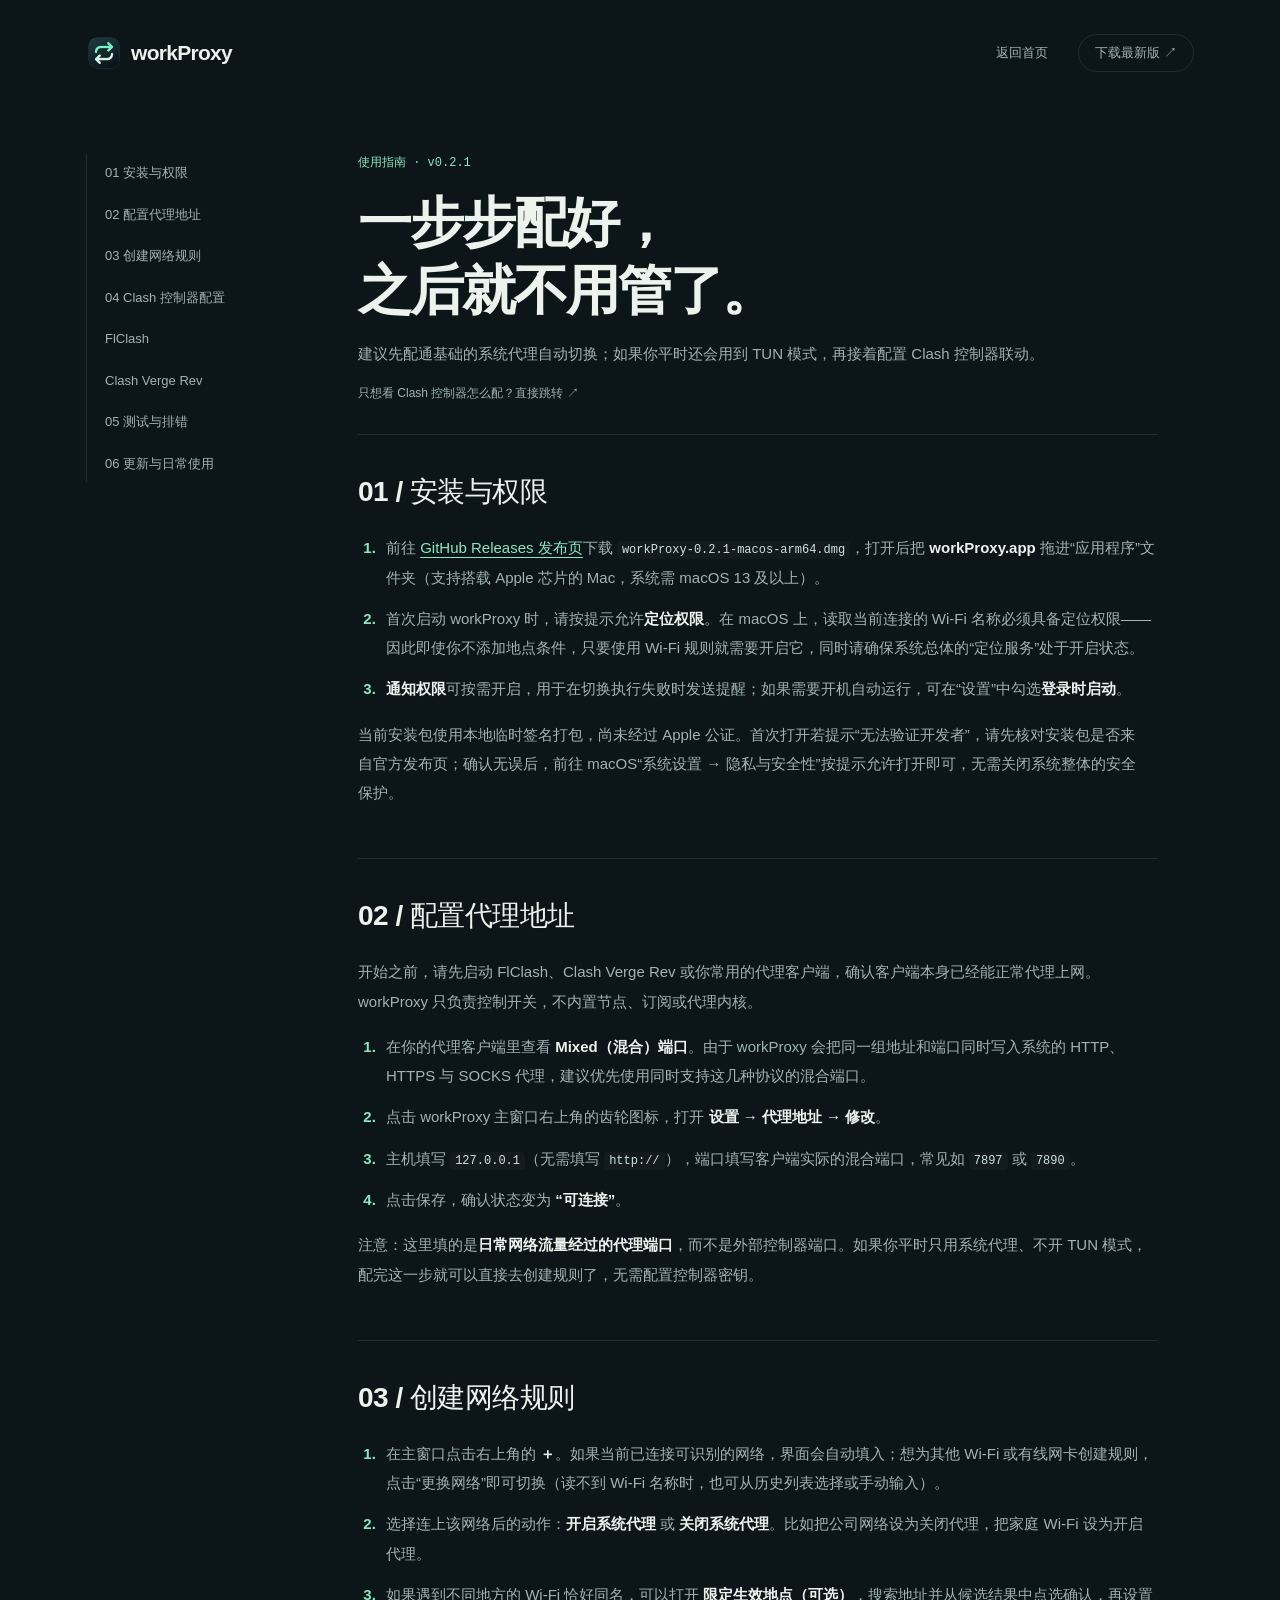
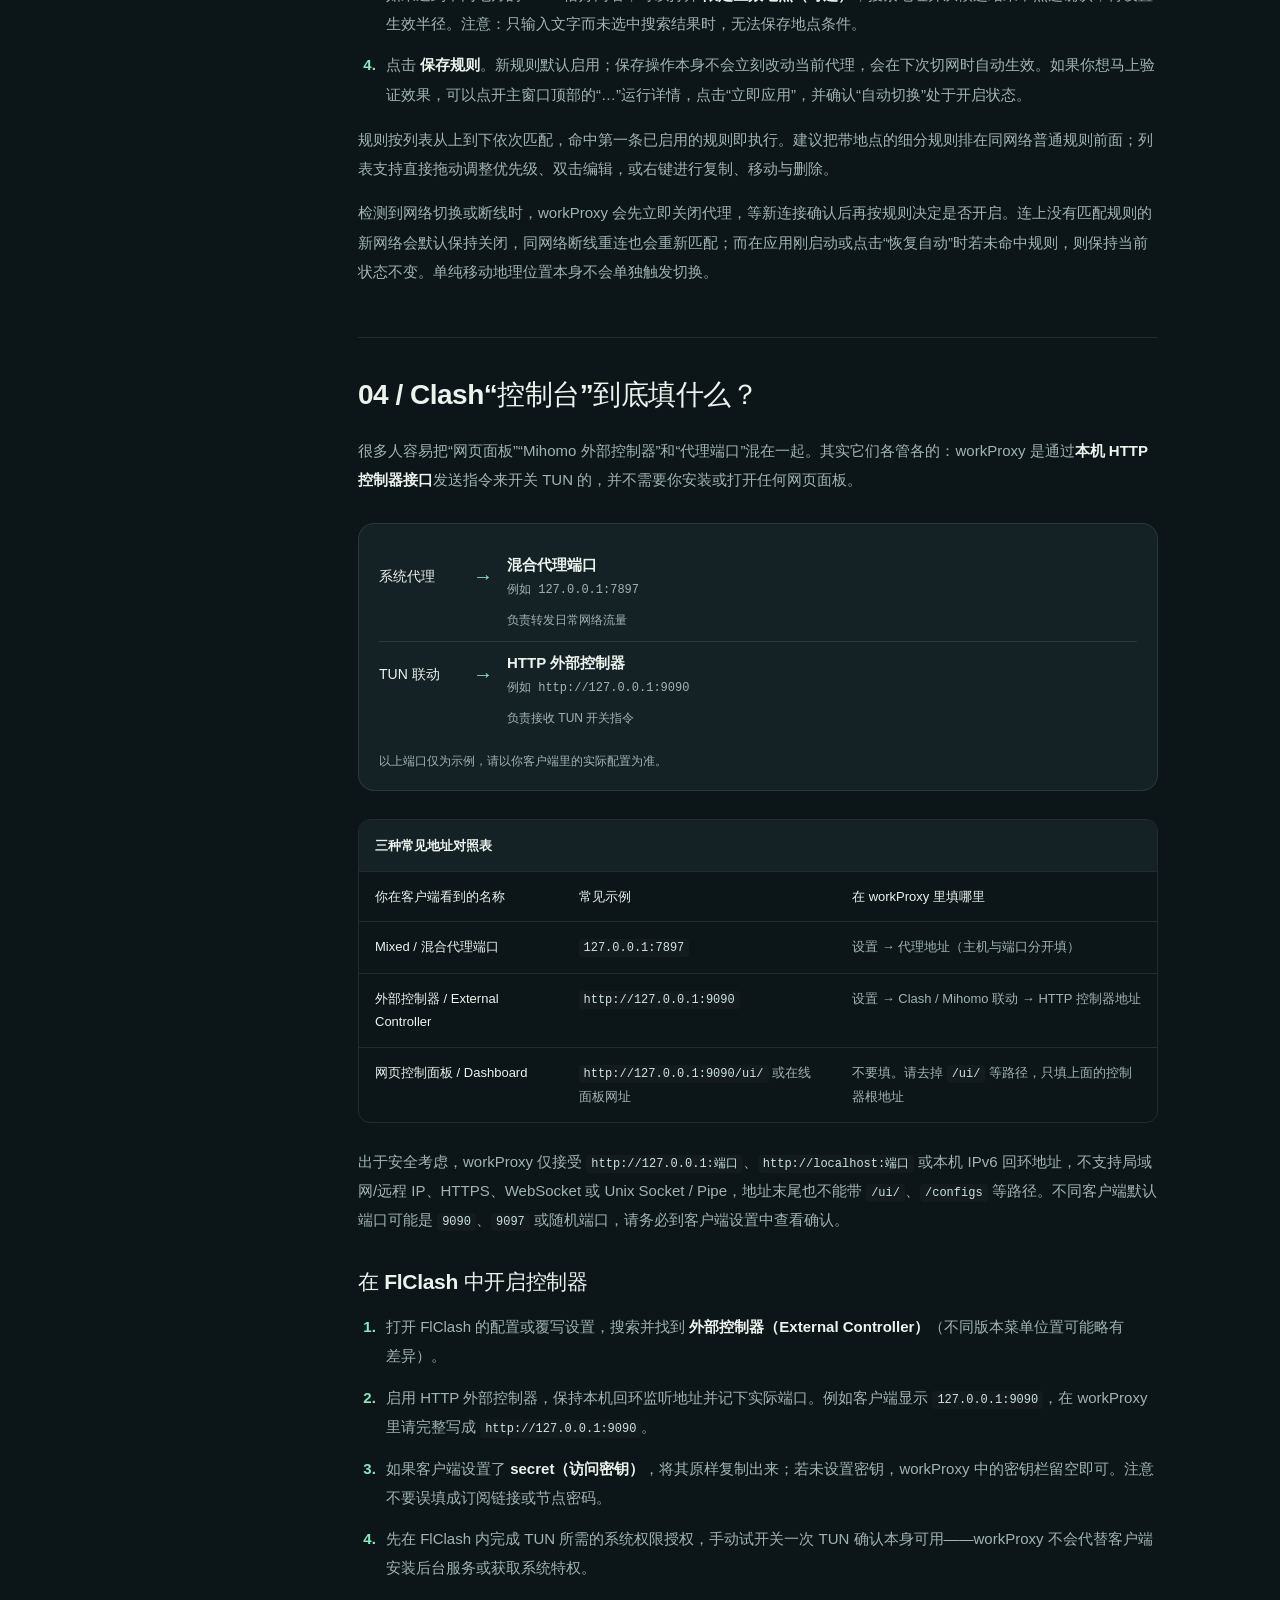
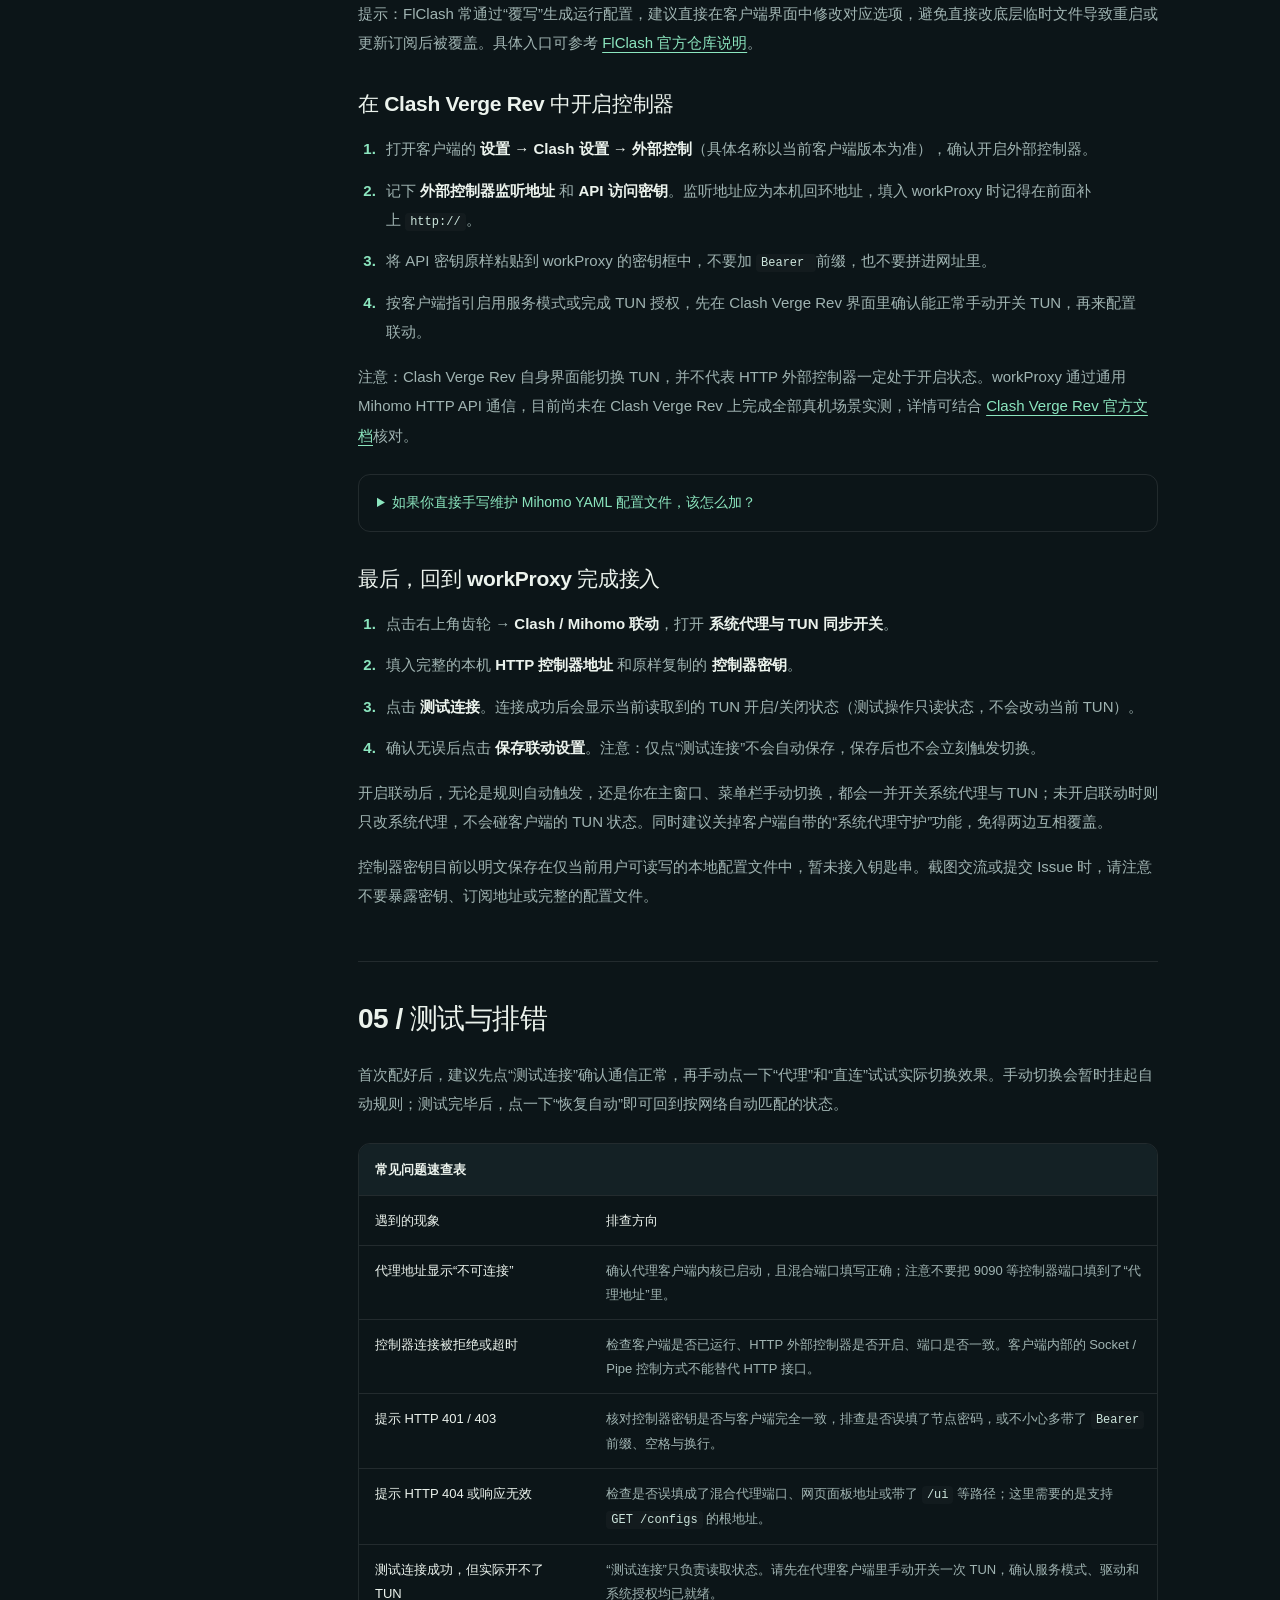
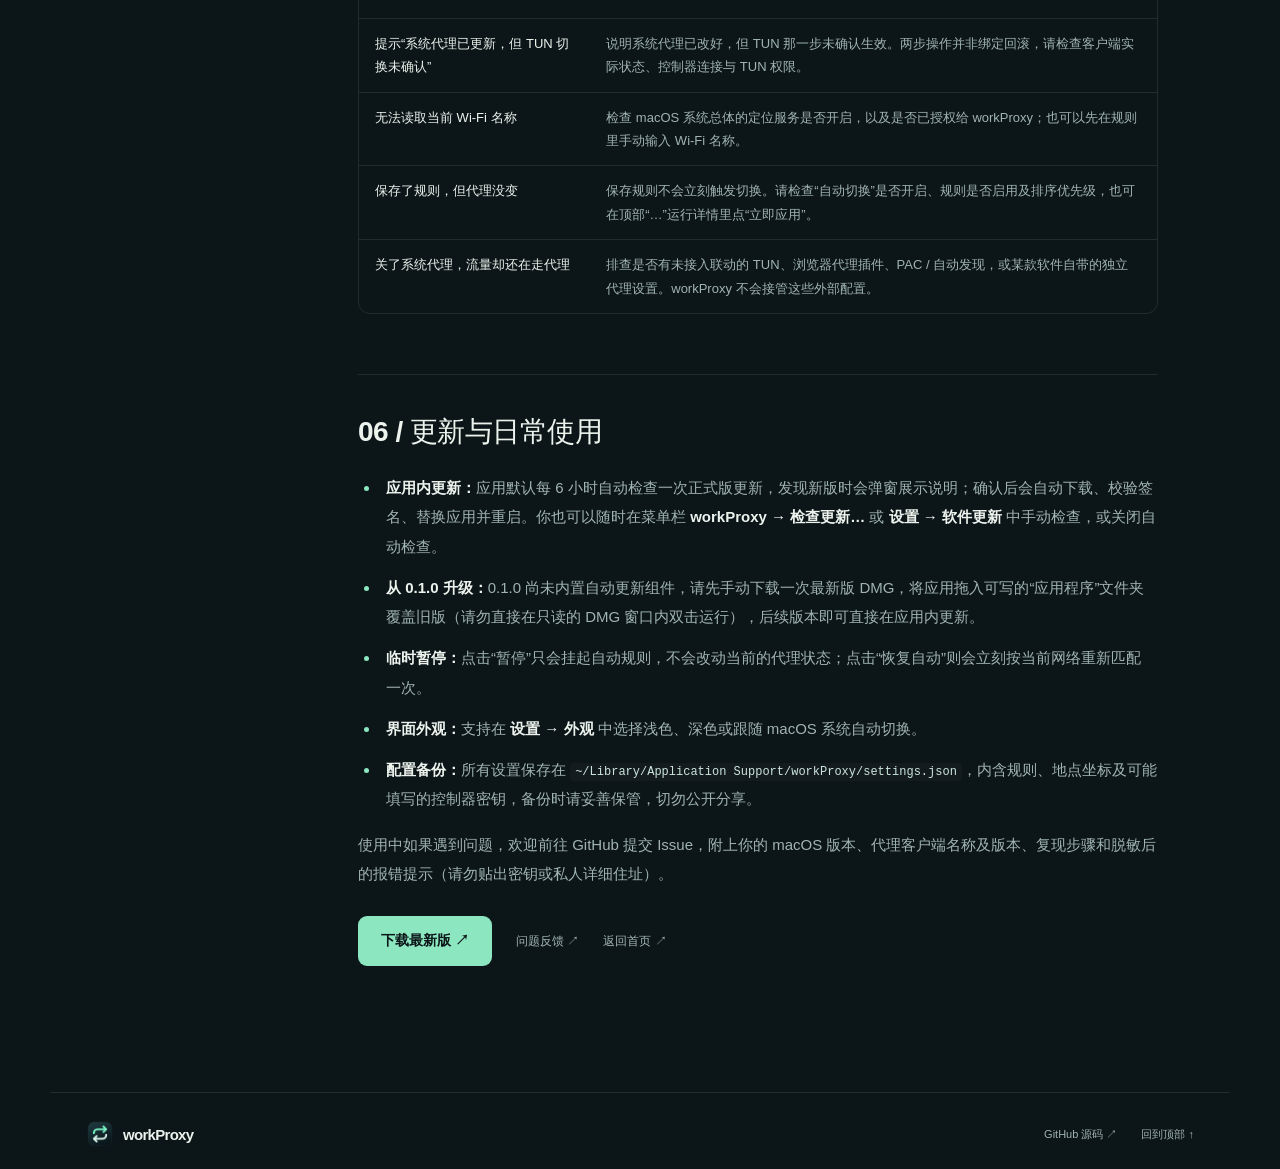
==== commit a46d4b7f: "docs: remove unnecessary changelog callouts from homepage" ====
--- a/site/guide.html
+++ b/site/guide.html
@@ -32,7 +32,7 @@
 <section id="rules"><h2>03 / 创建网络规则</h2>
 <ol><li>在主窗口点击右上角的 <strong>＋</strong>。如果当前已连接可识别的网络，界面会自动填入；想为其他 Wi-Fi 或有线网卡创建规则，点击“更换网络”即可切换（读不到 Wi-Fi 名称时，也可从历史列表选择或手动输入）。</li><li>选择连上该网络后的动作：<strong>开启系统代理</strong> 或 <strong>关闭系统代理</strong>。比如把公司网络设为关闭代理，把家庭 Wi-Fi 设为开启代理。</li><li>如果遇到不同地方的 Wi-Fi 恰好同名，可以打开 <strong>限定生效地点（可选）</strong>，搜索地址并从候选结果中点选确认，再设置生效半径。注意：只输入文字而未选中搜索结果时，无法保存地点条件。</li><li>点击 <strong>保存规则</strong>。新规则默认启用；保存操作本身不会立刻改动当前代理，会在下次切网时自动生效。如果你想马上验证效果，可以点开主窗口顶部的“…”运行详情，点击“立即应用”，并确认“自动切换”处于开启状态。</li></ol>
 <p>规则按列表从上到下依次匹配，命中第一条已启用的规则即执行。建议把带地点的细分规则排在同网络普通规则前面；列表支持直接拖动调整优先级、双击编辑，或右键进行复制、移动与删除。</p>
-<p>检测到网络切换或断线时，workProxy 会先立即关闭代理，等新连接确认后再按规则决定是否开启，不再固定等待 3 秒。连上没有匹配规则的新网络会默认保持关闭，同网络断线重连也会重新匹配；而在应用刚启动或点击“恢复自动”时若未命中规则，则保持当前状态不变。单纯移动地理位置本身不会单独触发切换。</p>
+<p>检测到网络切换或断线时，workProxy 会先立即关闭代理，等新连接确认后再按规则决定是否开启。连上没有匹配规则的新网络会默认保持关闭，同网络断线重连也会重新匹配；而在应用刚启动或点击“恢复自动”时若未命中规则，则保持当前状态不变。单纯移动地理位置本身不会单独触发切换。</p>
 </section>
 
 <section id="controller"><h2>04 / Clash“控制台”到底填什么？</h2>
